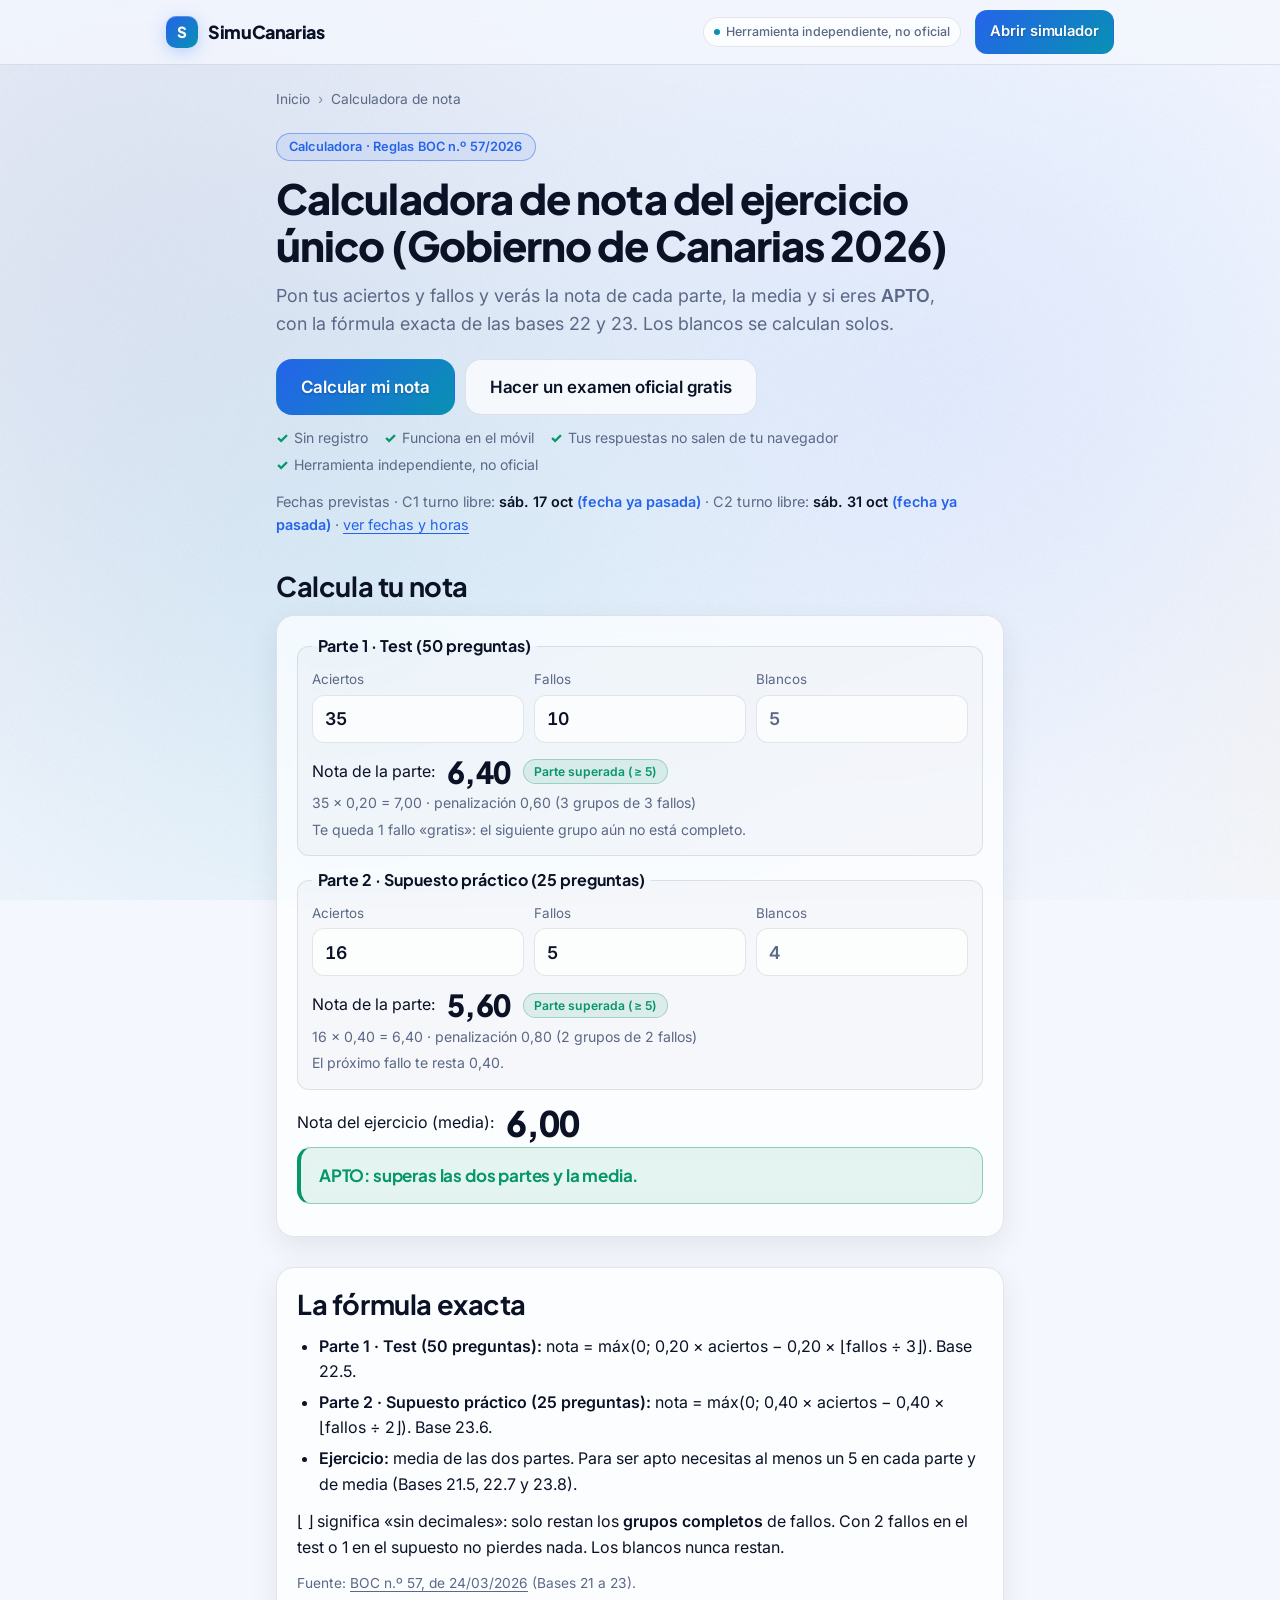
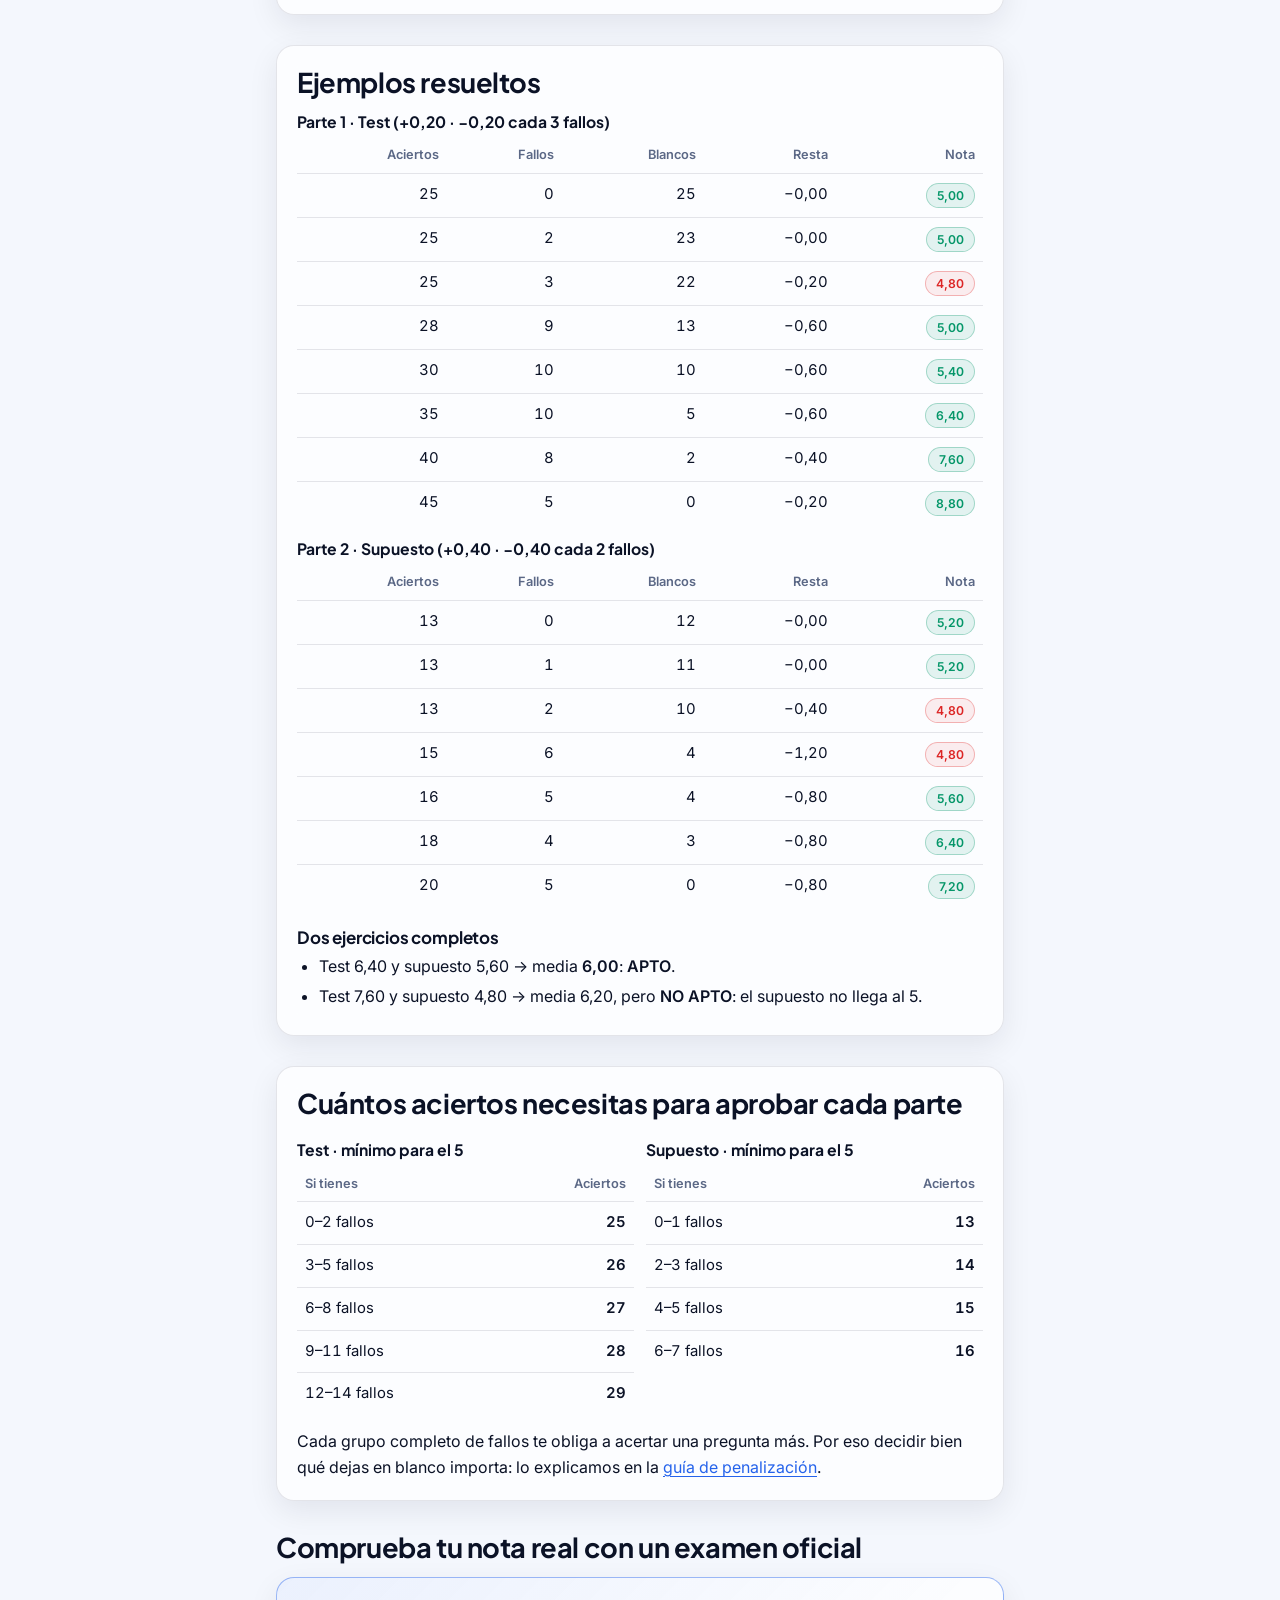
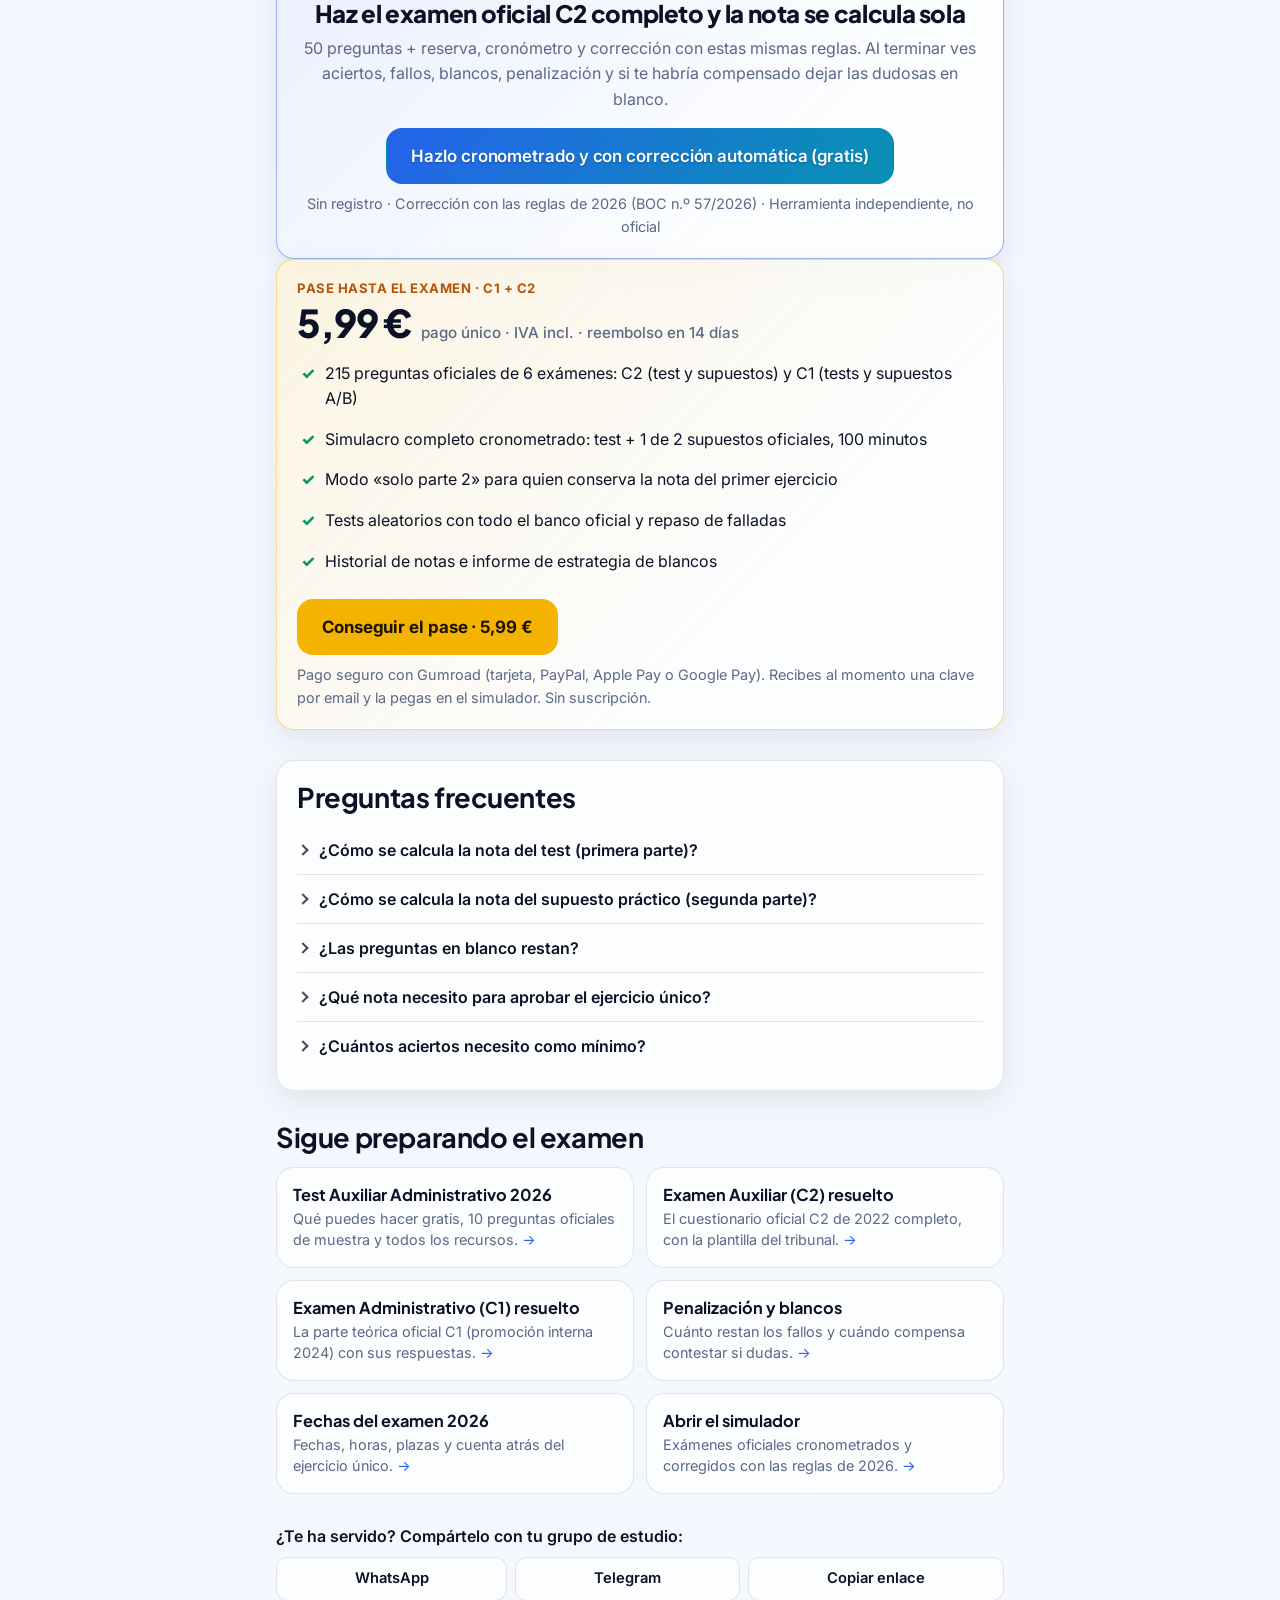
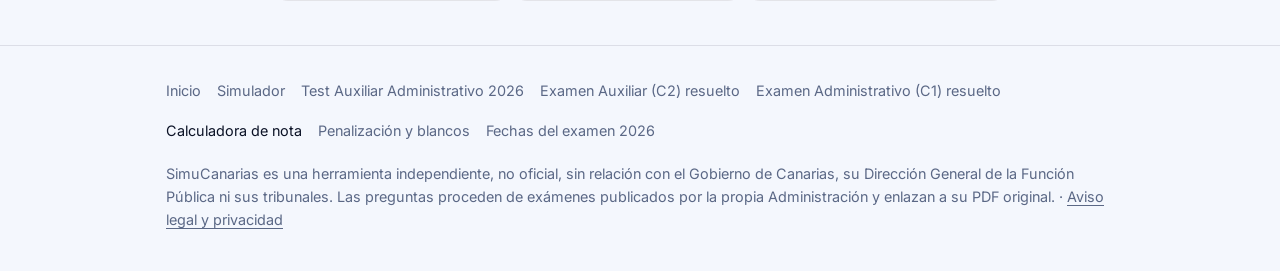
==== calculadora-nota-ejercicio-unico-canarias/index.html @ e963f94d "SEO: 6 keyword landing pages, JSON-LD, sitemap, Search Console verification, rebuilt landing" ====
<!doctype html>
<html lang="es">
<head>
<meta charset="utf-8">
<script>if(/github\.io$/.test(location.hostname)){location.replace("https://simucanarias.pages.dev"+location.pathname.replace(/^\/simucanarias/,"").replace(/index\.html$/,"")+location.search+location.hash)}</script>
<meta name="viewport" content="width=device-width, initial-scale=1">
<title>Calculadora de nota del ejercicio único Canarias 2026</title>
<meta name="description" content="Calcula tu nota del ejercicio único del Gobierno de Canarias: test de 50 (−0,20 cada 3 fallos) y supuesto de 25 (−0,40 cada 2 fallos). Gratis.">
<meta name="robots" content="index, follow, max-image-preview:large">
<link rel="canonical" href="https://simucanarias.pages.dev/calculadora-nota-ejercicio-unico-canarias/">
<meta property="og:type" content="website">
<meta property="og:site_name" content="SimuCanarias">
<meta property="og:locale" content="es_ES">
<meta property="og:title" content="Calculadora de nota del ejercicio único Canarias 2026">
<meta property="og:description" content="Calcula tu nota del ejercicio único del Gobierno de Canarias: test de 50 (−0,20 cada 3 fallos) y supuesto de 25 (−0,40 cada 2 fallos). Gratis.">
<meta property="og:url" content="https://simucanarias.pages.dev/calculadora-nota-ejercicio-unico-canarias/">
<meta property="og:image" content="https://simucanarias.pages.dev/og.png">
<meta property="og:image:width" content="1200">
<meta property="og:image:height" content="630">
<meta name="twitter:card" content="summary_large_image">
<meta name="twitter:title" content="Calculadora de nota del ejercicio único Canarias 2026">
<meta name="twitter:description" content="Calcula tu nota del ejercicio único del Gobierno de Canarias: test de 50 (−0,20 cada 3 fallos) y supuesto de 25 (−0,40 cada 2 fallos). Gratis.">
<meta name="twitter:image" content="https://simucanarias.pages.dev/og.png">
<link rel="icon" href="data:image/svg+xml,%3Csvg xmlns='http://www.w3.org/2000/svg' viewBox='0 0 32 32'%3E%3Crect width='32' height='32' rx='8' fill='%230a5cc2'/%3E%3Ctext x='16' y='22' font-size='16' text-anchor='middle' fill='white' font-family='Arial' font-weight='bold'%3ES%3C/text%3E%3C/svg%3E">
<meta name="color-scheme" content="dark light">
<meta name="theme-color" content="#060a17" media="(prefers-color-scheme: dark)">
<meta name="theme-color" content="#f4f7fd" media="(prefers-color-scheme: light)">
<link rel="preconnect" href="https://fonts.googleapis.com">
<link rel="preconnect" href="https://fonts.gstatic.com" crossorigin>
<link rel="stylesheet" href="https://fonts.googleapis.com/css2?family=Inter:wght@400;500;600&family=Plus+Jakarta+Sans:wght@600;700;800&display=swap">
<link rel="stylesheet" href="../assets/app.css">
<link rel="stylesheet" href="../assets/seo.css">
<script type="application/ld+json">
{
 "@context": "https://schema.org",
 "@graph": [
  {
   "@type": "BreadcrumbList",
   "itemListElement": [
    {
     "@type": "ListItem",
     "position": 1,
     "name": "Inicio",
     "item": "https://simucanarias.pages.dev/"
    },
    {
     "@type": "ListItem",
     "position": 2,
     "name": "Calculadora de nota",
     "item": "https://simucanarias.pages.dev/calculadora-nota-ejercicio-unico-canarias/"
    }
   ]
  },
  {
   "@type": "FAQPage",
   "mainEntity": [
    {
     "@type": "Question",
     "name": "¿Cómo se calcula la nota del test (primera parte)?",
     "acceptedAnswer": {
      "@type": "Answer",
      "text": "Cada acierto suma 0,20 puntos y por cada grupo completo de 3 fallos se restan 0,20 (Base 22.5). Nota = 0,20 × aciertos − 0,20 × (fallos ÷ 3, sin decimales), entre 0 y 10. Ejemplo: 35 aciertos y 10 fallos dan 7,00 − 0,60 = 6,40."
     }
    },
    {
     "@type": "Question",
     "name": "¿Cómo se calcula la nota del supuesto práctico (segunda parte)?",
     "acceptedAnswer": {
      "@type": "Answer",
      "text": "Cada acierto suma 0,40 puntos y por cada grupo completo de 2 fallos se restan 0,40 (Base 23.6). Ejemplo: 16 aciertos y 5 fallos dan 6,40 − 0,80 = 5,60."
     }
    },
    {
     "@type": "Question",
     "name": "¿Las preguntas en blanco restan?",
     "acceptedAnswer": {
      "@type": "Answer",
      "text": "No. Las preguntas no contestadas no computan a efectos de penalización (Bases 22.6 y 23.7)."
     }
    },
    {
     "@type": "Question",
     "name": "¿Qué nota necesito para aprobar el ejercicio único?",
     "acceptedAnswer": {
      "@type": "Answer",
      "text": "Al menos un 5 en cada parte (Bases 22.7 y 23.8) y al menos un 5 de media (Base 21.5). La nota del ejercicio es la media de las dos partes, pero si suspendes una de ellas no eres apto aunque la media llegue a 5."
     }
    },
    {
     "@type": "Question",
     "name": "¿Cuántos aciertos necesito como mínimo?",
     "acceptedAnswer": {
      "@type": "Answer",
      "text": "En el test, 25 aciertos si no pasas de 2 fallos (cada 3 fallos más, 1 acierto más). En el supuesto, 13 aciertos si no pasas de 1 fallo (cada 2 fallos más, 1 acierto más)."
     }
    }
   ]
  }
 ]
}
</script>
</head>
<body>
<canvas id="aurora" aria-hidden="true"></canvas>
<a class="skip" href="#main">Saltar al contenido</a>
<header class="site"><div class="wrap">
<a class="logo" href="../"><span class="logo-mark">S</span>SimuCanarias</a>
<nav class="top" aria-label="Principal"><span class="indep">Herramienta independiente, no oficial</span><a class="btn small" href="../simulador">Abrir simulador</a></nav>
</div></header>
<main id="main" class="wrap narrow seo">
<nav class="crumbs" aria-label="Migas de pan"><ol><li><a href="../">Inicio</a></li><li aria-current="page">Calculadora de nota</li></ol></nav>
<header class="hero">
<p class="eyebrow">Calculadora · Reglas BOC n.º 57/2026</p>
<h1>Calculadora de nota del ejercicio único (Gobierno de Canarias 2026)</h1>
<p class="lead">Pon tus aciertos y fallos y verás la nota de cada parte, la media y si eres <strong>APTO</strong>, con la fórmula exacta de las bases 22 y 23. Los blancos se calculan solos.</p>
<div class="cta-row"><a class="btn xl" href="#calculadora">Calcular mi nota</a><a class="btn ghost xl" href="../simulador#/exam/c2-2022-libre-test2">Hacer un examen oficial gratis</a></div>
<ul class="trust"><li>Sin registro</li><li>Funciona en el móvil</li><li>Tus respuestas no salen de tu navegador</li><li>Herramienta independiente, no oficial</li></ul>
<p class="when">Fechas previstas · C1 turno libre: <strong>sáb. 17 oct</strong><span class="days" data-days="2026-10-17T10:00:00+01:00" hidden></span> · C2 turno libre: <strong>sáb. 31 oct</strong><span class="days" data-days="2026-10-31T10:00:00+00:00" hidden></span> · <a href="../fecha-examen-gobierno-canarias-2026/">ver fechas y horas</a></p>
</header>
<section id="calculadora" aria-labelledby="h-calc">
<h2 id="h-calc">Calcula tu nota</h2>
<form class="card calc" onsubmit="return false" aria-label="Calculadora de nota">
<fieldset>
<legend>Parte 1 · Test (50 preguntas)</legend>
<div class="fields">
<div><label for="a1">Aciertos</label><input id="a1" type="number" inputmode="numeric" min="0" max="40" value="35"></div>
<div><label for="f1">Fallos</label><input id="f1" type="number" inputmode="numeric" min="0" max="15" value="10"></div>
<div><span class="flabel">Blancos</span><output class="box" id="b1" for="a1 f1">5</output></div>
</div>
<div class="res" aria-live="polite"><span>Nota de la parte:</span> <span class="mark" id="m1">6,40</span><span class="tag ok" id="t1">Parte superada (≥ 5)</span></div>
<p class="detail" id="x1">35 × 0,20 = 7,00 · penalización 0,60 (3 grupos de 3 fallos)</p>
<p class="detail" id="n1">Te queda 1 fallo «gratis»: el siguiente grupo aún no está completo.</p>
</fieldset>
<fieldset>
<legend>Parte 2 · Supuesto práctico (25 preguntas)</legend>
<div class="fields">
<div><label for="a2">Aciertos</label><input id="a2" type="number" inputmode="numeric" min="0" max="20" value="16"></div>
<div><label for="f2">Fallos</label><input id="f2" type="number" inputmode="numeric" min="0" max="9" value="5"></div>
<div><span class="flabel">Blancos</span><output class="box" id="b2" for="a2 f2">4</output></div>
</div>
<div class="res" aria-live="polite"><span>Nota de la parte:</span> <span class="mark" id="m2">5,60</span><span class="tag ok" id="t2">Parte superada (≥ 5)</span></div>
<p class="detail" id="x2">16 × 0,40 = 6,40 · penalización 0,80 (2 grupos de 2 fallos)</p>
<p class="detail" id="n2">El próximo fallo te resta 0,40.</p>
</fieldset>
<div class="res"><span>Nota del ejercicio (media):</span> <span class="mean" id="mm">6,00</span></div>
<p class="verdict ok" id="vv" aria-live="polite">APTO: superas las dos partes y la media.</p>
<noscript><p class="small muted">Activa JavaScript para recalcular. Sin él, usa la fórmula y las tablas de abajo.</p></noscript>
</form>
</section>

<section class="card sec" aria-labelledby="h-formula">
<h2 id="h-formula">La fórmula exacta</h2>
<ul>
<li><strong>Parte 1 · Test (50 preguntas):</strong> nota = máx(0; 0,20 × aciertos − 0,20 × ⌊fallos ÷ 3⌋). Base 22.5.</li>
<li><strong>Parte 2 · Supuesto práctico (25 preguntas):</strong> nota = máx(0; 0,40 × aciertos − 0,40 × ⌊fallos ÷ 2⌋). Base 23.6.</li>
<li><strong>Ejercicio:</strong> media de las dos partes. Para ser apto necesitas al menos un 5 en cada parte y de media (Bases 21.5, 22.7 y 23.8).</li>
</ul>
<p>⌊ ⌋ significa «sin decimales»: solo restan los <strong>grupos completos</strong> de fallos. Con 2 fallos en el test o 1 en el supuesto no pierdes nada. Los blancos nunca restan.</p>
<p class="srcline">Fuente: <a href="https://sede.gobiernodecanarias.org/boc/boc-a-2026-057-948.pdf" target="_blank" rel="noopener">BOC n.º 57, de 24/03/2026</a> (Bases 21 a 23).</p>
</section>

<section class="card sec" aria-labelledby="h-ej">
<h2 id="h-ej">Ejemplos resueltos</h2>
<div class="tw"><table class="t"><caption>Parte 1 · Test (+0,20 · −0,20 cada 3 fallos)</caption><thead><tr><th class="n" scope="col">Aciertos</th><th class="n" scope="col">Fallos</th><th class="n" scope="col">Blancos</th><th class="n" scope="col">Resta</th><th class="n" scope="col">Nota</th></tr></thead><tbody><tr><td class="n">25</td><td class="n">0</td><td class="n">25</td><td class="n">−0,00</td><td class="n"><span class="tag ok">5,00<span class="sr"> (apto)</span></span></td></tr><tr><td class="n">25</td><td class="n">2</td><td class="n">23</td><td class="n">−0,00</td><td class="n"><span class="tag ok">5,00<span class="sr"> (apto)</span></span></td></tr><tr><td class="n">25</td><td class="n">3</td><td class="n">22</td><td class="n">−0,20</td><td class="n"><span class="tag bad">4,80<span class="sr"> (no apto)</span></span></td></tr><tr><td class="n">28</td><td class="n">9</td><td class="n">13</td><td class="n">−0,60</td><td class="n"><span class="tag ok">5,00<span class="sr"> (apto)</span></span></td></tr><tr><td class="n">30</td><td class="n">10</td><td class="n">10</td><td class="n">−0,60</td><td class="n"><span class="tag ok">5,40<span class="sr"> (apto)</span></span></td></tr><tr><td class="n">35</td><td class="n">10</td><td class="n">5</td><td class="n">−0,60</td><td class="n"><span class="tag ok">6,40<span class="sr"> (apto)</span></span></td></tr><tr><td class="n">40</td><td class="n">8</td><td class="n">2</td><td class="n">−0,40</td><td class="n"><span class="tag ok">7,60<span class="sr"> (apto)</span></span></td></tr><tr><td class="n">45</td><td class="n">5</td><td class="n">0</td><td class="n">−0,20</td><td class="n"><span class="tag ok">8,80<span class="sr"> (apto)</span></span></td></tr></tbody></table></div>
<div class="tw"><table class="t"><caption>Parte 2 · Supuesto (+0,40 · −0,40 cada 2 fallos)</caption><thead><tr><th class="n" scope="col">Aciertos</th><th class="n" scope="col">Fallos</th><th class="n" scope="col">Blancos</th><th class="n" scope="col">Resta</th><th class="n" scope="col">Nota</th></tr></thead><tbody><tr><td class="n">13</td><td class="n">0</td><td class="n">12</td><td class="n">−0,00</td><td class="n"><span class="tag ok">5,20<span class="sr"> (apto)</span></span></td></tr><tr><td class="n">13</td><td class="n">1</td><td class="n">11</td><td class="n">−0,00</td><td class="n"><span class="tag ok">5,20<span class="sr"> (apto)</span></span></td></tr><tr><td class="n">13</td><td class="n">2</td><td class="n">10</td><td class="n">−0,40</td><td class="n"><span class="tag bad">4,80<span class="sr"> (no apto)</span></span></td></tr><tr><td class="n">15</td><td class="n">6</td><td class="n">4</td><td class="n">−1,20</td><td class="n"><span class="tag bad">4,80<span class="sr"> (no apto)</span></span></td></tr><tr><td class="n">16</td><td class="n">5</td><td class="n">4</td><td class="n">−0,80</td><td class="n"><span class="tag ok">5,60<span class="sr"> (apto)</span></span></td></tr><tr><td class="n">18</td><td class="n">4</td><td class="n">3</td><td class="n">−0,80</td><td class="n"><span class="tag ok">6,40<span class="sr"> (apto)</span></span></td></tr><tr><td class="n">20</td><td class="n">5</td><td class="n">0</td><td class="n">−0,80</td><td class="n"><span class="tag ok">7,20<span class="sr"> (apto)</span></span></td></tr></tbody></table></div>
<h3>Dos ejercicios completos</h3>
<ul>
<li>Test 6,40 y supuesto 5,60 → media <strong>6,00</strong>: <strong>APTO</strong>.</li>
<li>Test 7,60 y supuesto 4,80 → media 6,20, pero <strong>NO APTO</strong>: el supuesto no llega al 5.</li>
</ul>
</section>

<section class="card sec" aria-labelledby="h-min">
<h2 id="h-min">Cuántos aciertos necesitas para aprobar cada parte</h2>
<div class="links">
<div class="tw"><table class="t"><caption>Test · mínimo para el 5</caption><thead><tr><th scope="col">Si tienes</th><th class="n" scope="col">Aciertos</th></tr></thead><tbody><tr><td>0–2 fallos</td><td class="n"><strong>25</strong></td></tr><tr><td>3–5 fallos</td><td class="n"><strong>26</strong></td></tr><tr><td>6–8 fallos</td><td class="n"><strong>27</strong></td></tr><tr><td>9–11 fallos</td><td class="n"><strong>28</strong></td></tr><tr><td>12–14 fallos</td><td class="n"><strong>29</strong></td></tr></tbody></table></div>
<div class="tw"><table class="t"><caption>Supuesto · mínimo para el 5</caption><thead><tr><th scope="col">Si tienes</th><th class="n" scope="col">Aciertos</th></tr></thead><tbody><tr><td>0–1 fallos</td><td class="n"><strong>13</strong></td></tr><tr><td>2–3 fallos</td><td class="n"><strong>14</strong></td></tr><tr><td>4–5 fallos</td><td class="n"><strong>15</strong></td></tr><tr><td>6–7 fallos</td><td class="n"><strong>16</strong></td></tr></tbody></table></div>
</div>
<p>Cada grupo completo de fallos te obliga a acertar una pregunta más. Por eso decidir bien qué dejas en blanco importa: lo explicamos en la <a href="../penalizacion-ejercicio-unico-canarias/">guía de penalización</a>.</p>
</section>

<section aria-labelledby="h-prueba">
<h2 id="h-prueba">Comprueba tu nota real con un examen oficial</h2>
<div class="card cta-band">
<p class="cta-title">Haz el examen oficial C2 completo y la nota se calcula sola</p>
<p class="muted">50 preguntas + reserva, cronómetro y corrección con estas mismas reglas. Al terminar ves aciertos, fallos, blancos, penalización y si te habría compensado dejar las dudosas en blanco.</p>
<div class="cta-row"><a class="btn xl" href="../simulador#/exam/c2-2022-libre-test2">Hazlo cronometrado y con corrección automática (gratis)</a></div>
<p class="small muted">Sin registro · Corrección con las reglas de 2026 (BOC n.º 57/2026) · Herramienta independiente, no oficial</p>
</div>
<div class="card pass">
<p class="kicker">Pase hasta el examen · C1 + C2</p>
<p class="price">5,99 € <small>pago único · IVA incl. · reembolso en 14 días</small></p>
<ul class="check">
<li>215 preguntas oficiales de 6 exámenes: C2 (test y supuestos) y C1 (tests y supuestos A/B)</li>
<li>Simulacro completo cronometrado: test + 1 de 2 supuestos oficiales, 100 minutos</li>
<li>Modo «solo parte 2» para quien conserva la nota del primer ejercicio</li>
<li>Tests aleatorios con todo el banco oficial y repaso de falladas</li>
<li>Historial de notas e informe de estrategia de blancos</li>
</ul>
<div class="cta-row"><a class="btn sun xl" href="https://carrion840.gumroad.com/l/simucanarias?wanted=true" target="_blank" rel="noopener">Conseguir el pase · 5,99 €</a></div>
<p class="small muted">Pago seguro con Gumroad (tarjeta, PayPal, Apple Pay o Google Pay). Recibes al momento una clave por email y la pegas en el simulador. Sin suscripción.</p>
</div>
</section>

<section class="card sec" aria-labelledby="h-faq">
<h2 id="h-faq">Preguntas frecuentes</h2>
<details class="faq"><summary>¿Cómo se calcula la nota del test (primera parte)?</summary><div><p>Cada acierto suma 0,20 puntos y por cada grupo completo de 3 fallos se restan 0,20 (Base 22.5). Nota = 0,20 × aciertos − 0,20 × (fallos ÷ 3, sin decimales), entre 0 y 10. Ejemplo: 35 aciertos y 10 fallos dan 7,00 − 0,60 = 6,40.</p></div></details>
<details class="faq"><summary>¿Cómo se calcula la nota del supuesto práctico (segunda parte)?</summary><div><p>Cada acierto suma 0,40 puntos y por cada grupo completo de 2 fallos se restan 0,40 (Base 23.6). Ejemplo: 16 aciertos y 5 fallos dan 6,40 − 0,80 = 5,60.</p></div></details>
<details class="faq"><summary>¿Las preguntas en blanco restan?</summary><div><p>No. Las preguntas no contestadas no computan a efectos de penalización (Bases 22.6 y 23.7).</p></div></details>
<details class="faq"><summary>¿Qué nota necesito para aprobar el ejercicio único?</summary><div><p>Al menos un 5 en cada parte (Bases 22.7 y 23.8) y al menos un 5 de media (Base 21.5). La nota del ejercicio es la media de las dos partes, pero si suspendes una de ellas no eres apto aunque la media llegue a 5.</p></div></details>
<details class="faq"><summary>¿Cuántos aciertos necesito como mínimo?</summary><div><p>En el test, 25 aciertos si no pasas de 2 fallos (cada 3 fallos más, 1 acierto más). En el supuesto, 13 aciertos si no pasas de 1 fallo (cada 2 fallos más, 1 acierto más).</p></div></details>
</section>

<section aria-labelledby="h-sigue">
<h2 id="h-sigue">Sigue preparando el examen</h2>
<div class="links"><a class="lcard" href="../test-auxiliar-administrativo-canarias/"><strong>Test Auxiliar Administrativo 2026</strong><span>Qué puedes hacer gratis, 10 preguntas oficiales de muestra y todos los recursos.</span></a>
<a class="lcard" href="../examen-auxiliar-administrativo-canarias-resuelto/"><strong>Examen Auxiliar (C2) resuelto</strong><span>El cuestionario oficial C2 de 2022 completo, con la plantilla del tribunal.</span></a>
<a class="lcard" href="../examen-administrativo-c1-canarias-resuelto/"><strong>Examen Administrativo (C1) resuelto</strong><span>La parte teórica oficial C1 (promoción interna 2024) con sus respuestas.</span></a>
<a class="lcard" href="../penalizacion-ejercicio-unico-canarias/"><strong>Penalización y blancos</strong><span>Cuánto restan los fallos y cuándo compensa contestar si dudas.</span></a>
<a class="lcard" href="../fecha-examen-gobierno-canarias-2026/"><strong>Fechas del examen 2026</strong><span>Fechas, horas, plazas y cuenta atrás del ejercicio único.</span></a>
<a class="lcard" href="../simulador"><strong>Abrir el simulador</strong><span>Exámenes oficiales cronometrados y corregidos con las reglas de 2026.</span></a></div>
</section>
<div class="share">
<span>¿Te ha servido? Compártelo con tu grupo de estudio:</span>
<a class="btn ghost small" href="https://wa.me/?text=Calculadora%20de%20nota%20del%20ejercicio%20%C3%BAnico%20del%20Gobierno%20de%20Canarias%20%28test%20%2B%20supuesto%29%3A%20https%3A//simucanarias.pages.dev/calculadora-nota-ejercicio-unico-canarias/" target="_blank" rel="noopener">WhatsApp</a>
<a class="btn ghost small" href="https://t.me/share/url?url=https%3A%2F%2Fsimucanarias.pages.dev%2Fcalculadora-nota-ejercicio-unico-canarias%2F&amp;text=Calculadora%20de%20nota%20del%20ejercicio%20%C3%BAnico%20del%20Gobierno%20de%20Canarias%20%28test%20%2B%20supuesto%29%3A" target="_blank" rel="noopener">Telegram</a>
<button class="btn ghost small" type="button" data-copy="https://simucanarias.pages.dev/calculadora-nota-ejercicio-unico-canarias/" hidden>Copiar enlace</button>
</div>

</main>
<footer class="site"><div class="wrap">
<nav aria-label="Guías y exámenes resueltos"><ul class="foot-links"><li><a href="../">Inicio</a></li><li><a href="../simulador">Simulador</a></li><li><a href="../test-auxiliar-administrativo-canarias/">Test Auxiliar Administrativo 2026</a></li><li><a href="../examen-auxiliar-administrativo-canarias-resuelto/">Examen Auxiliar (C2) resuelto</a></li><li><a href="../examen-administrativo-c1-canarias-resuelto/">Examen Administrativo (C1) resuelto</a></li><li><a href="../calculadora-nota-ejercicio-unico-canarias/" aria-current="page">Calculadora de nota</a></li><li><a href="../penalizacion-ejercicio-unico-canarias/">Penalización y blancos</a></li><li><a href="../fecha-examen-gobierno-canarias-2026/">Fechas del examen 2026</a></li></ul></nav>
<p>SimuCanarias es una herramienta independiente, no oficial, sin relación con el Gobierno de Canarias, su Dirección General de la Función Pública ni sus tribunales. Las preguntas proceden de exámenes publicados por la propia Administración y enlazan a su PDF original. · <a href="../aviso-legal">Aviso legal y privacidad</a></p>
</div></footer>
<script src="../assets/bg.js" defer></script>
<script>
(function () {
  var now = Date.now();
  document.querySelectorAll('[data-days]').forEach(function (el) {
    var t = Date.parse(el.getAttribute('data-days'));
    if (isNaN(t)) return;
    var ms = t - now, d = Math.ceil(ms / 864e5);
    el.textContent = ms <= 0 ? ' (fecha ya pasada)' : ms < 864e5 ? ' (es hoy o mañana)' : ' (faltan ' + d + ' días)';
    el.hidden = false;
  });
  if (navigator.clipboard) document.querySelectorAll('[data-copy]').forEach(function (b) {
    b.hidden = false;
    b.addEventListener('click', function () {
      navigator.clipboard.writeText(b.getAttribute('data-copy')).then(function () {
        b.textContent = '¡Enlace copiado!';
        setTimeout(function () { b.textContent = 'Copiar enlace'; }, 1600);
      });
    });
  });
  var hide = document.getElementById('hide-ans');
  if (hide) {
    hide.closest('label').hidden = false;
    hide.addEventListener('change', function () { document.body.classList.toggle('hide-ans', hide.checked); });
  }
})();
</script>
<script>
(function () {
  function $(id) { return document.getElementById(id); }
  function fmt(c) { return (c / 100).toFixed(2).replace('.', ','); }
  var PARTS = [
    { k: '1', n: 50, g: 3, v: 20 },  // Parte 1: +0,20 · −0,20 por cada 3 fallos (Base 22.5)
    { k: '2', n: 25, g: 2, v: 40 }   // Parte 2: +0,40 · −0,40 por cada 2 fallos (Base 23.6)
  ];
  function num(el, max) {
    var raw = el.value.trim(), v = parseInt(raw, 10);
    if (isNaN(v)) v = 0;
    v = Math.max(0, Math.min(max, v));
    if (raw !== '' && String(v) !== raw) el.value = v;
    return v;
  }
  function part(p) {
    var aEl = $('a' + p.k), fEl = $('f' + p.k);
    var a = num(aEl, p.n);
    var f = num(fEl, p.n - a);
    aEl.max = p.n - f; fEl.max = p.n - a;
    var groups = Math.floor(f / p.g);
    // mark = max(0, value*a − value*floor(f/g)), in hundredths to avoid float noise
    var c = Math.max(0, (a - groups) * p.v);
    $('b' + p.k).textContent = p.n - a - f;
    $('m' + p.k).textContent = fmt(c);
    $('x' + p.k).textContent = a + ' × ' + fmt(p.v) + ' = ' + fmt(a * p.v) + ' · penalización ' + fmt(groups * p.v) +
      ' (' + groups + (groups === 1 ? ' grupo' : ' grupos') + ' de ' + p.g + ' fallos)';
    var free = p.g - 1 - (f % p.g);
    $('n' + p.k).textContent = a + f >= p.n ? 'Has contestado todas las preguntas.' :
      free === 0 ? 'El próximo fallo te resta ' + fmt(p.v) + '.' :
      'Te ' + (free === 1 ? 'queda 1 fallo' : 'quedan ' + free + ' fallos') + ' «gratis»: el siguiente grupo aún no está completo.';
    var t = $('t' + p.k), ok = c >= 500;
    t.className = 'tag ' + (ok ? 'ok' : 'bad');
    t.textContent = ok ? 'Parte superada (≥ 5)' : 'Parte no superada (< 5)';
    return c;
  }
  function run() {
    var c1 = part(PARTS[0]), c2 = part(PARTS[1]);
    var mean = Math.round((c1 + c2) / 2);
    $('mm').textContent = fmt(mean);
    var ok = c1 >= 500 && c2 >= 500 && mean >= 500, v = $('vv');
    v.className = 'verdict ' + (ok ? 'ok' : 'bad');
    v.textContent = ok ? 'APTO: superas las dos partes y la media.' :
      (c1 < 500 && c2 < 500) ? 'NO APTO: no llegas al 5 en ninguna de las dos partes.' :
      c1 < 500 ? 'NO APTO: necesitas al menos un 5 en la parte 1 (test).' :
      'NO APTO: necesitas al menos un 5 en la parte 2 (supuesto).';
  }
  ['a1', 'f1', 'a2', 'f2'].forEach(function (id) { $(id).addEventListener('input', run); });
  run();
})();
</script></body>
</html>
---- assets/app.css ----
/* SimuCanarias · app.css — simulator + legal pages
   Design system: dark-first glass UI, Plus Jakarta Sans (headings) + Inter (body).
   Every class rendered by assets/sim.js is styled here; sim.js behaviour is untouched. */

/* ---------- Tokens ---------- */
:root {
  color-scheme: dark;
  --bg: #060a17; --bg-2: #0b1226; --fg: #eaf0ff; --muted: #9aa7c7;
  --glass: rgba(255,255,255,0.055); --glass-2: rgba(255,255,255,0.09); --line: rgba(255,255,255,0.10);
  --brand: #4f8cff; --brand-2: #22d3ee; --sun: #ffc61a;
  --ok: #34d399; --bad: #f87171; --warn: #fbbf24;
  --radius: 18px; --radius-sm: 12px; --shadow: 0 10px 40px rgba(0,0,0,.35);

  /* derived */
  /* fill behind white text: the system's deeper brand pair in both themes (white on it ~4.5:1 vs ~2.4:1 on #4f8cff→#22d3ee) */
  --grad: linear-gradient(135deg, #2563eb, #0891b2);
  --surface: rgba(11,18,38,.94);
  --bar-bg: rgba(6,10,23,.66);
  --inset: rgba(255,255,255,.035);
  --brand-soft: rgba(79,140,255,.14);
  --brand-line: rgba(79,140,255,.50);
  --sel-a: rgba(79,140,255,.24); --sel-b: rgba(34,211,238,.10);
  --ok-soft: rgba(52,211,153,.13); --bad-soft: rgba(248,113,113,.13);
  --warn-soft: rgba(251,191,36,.13); --sun-soft: rgba(255,198,26,.09);
  --ring: rgba(79,140,255,.45);
  --glow: 0 8px 28px rgba(79,140,255,.38);
  --sun-glow: 0 8px 28px rgba(255,198,26,.30);
  --bad-glow: rgba(248,113,113,.45);
  --font-head: "Plus Jakarta Sans", system-ui, -apple-system, "Segoe UI", Roboto, Arial, sans-serif;
  --font-body: "Inter", system-ui, -apple-system, "Segoe UI", Roboto, "Helvetica Neue", Arial, sans-serif;
  --ease: cubic-bezier(.2,.7,.2,1);
}
@media (prefers-color-scheme: light) {
  :root:not([data-theme="dark"]) {
    color-scheme: light;
    --bg: #f4f7fd; --bg-2: #ffffff; --fg: #0b1226; --muted: #5b6886;
    --glass: rgba(255,255,255,0.72); --glass-2: #ffffff; --line: rgba(11,18,38,0.10);
    --brand: #2563eb; --brand-2: #0891b2; --sun: #f5b301;
    --ok: #059669; --bad: #dc2626; --warn: #b45309;
    --shadow: 0 10px 30px rgba(11,18,38,.08);
    --surface: rgba(255,255,255,.97);
    --bar-bg: rgba(244,247,253,.80);
    --inset: rgba(11,18,38,.025);
    --brand-soft: rgba(37,99,235,.08);
    --brand-line: rgba(37,99,235,.45);
    --sel-a: rgba(37,99,235,.13); --sel-b: rgba(8,145,178,.06);
    --ok-soft: rgba(5,150,105,.10); --bad-soft: rgba(220,38,38,.08);
    --warn-soft: rgba(180,83,9,.10); --sun-soft: rgba(245,179,1,.12);
    --glow: 0 8px 24px rgba(37,99,235,.26);
    --sun-glow: 0 8px 24px rgba(245,179,1,.30);
    --bad-glow: rgba(220,38,38,.35);
  }
}
:root[data-theme="light"] {
  color-scheme: light;
  --bg: #f4f7fd; --bg-2: #ffffff; --fg: #0b1226; --muted: #5b6886;
  --glass: rgba(255,255,255,0.72); --glass-2: #ffffff; --line: rgba(11,18,38,0.10);
  --brand: #2563eb; --brand-2: #0891b2; --sun: #f5b301;
  --ok: #059669; --bad: #dc2626; --warn: #b45309;
  --shadow: 0 10px 30px rgba(11,18,38,.08);
  --surface: rgba(255,255,255,.97);
  --bar-bg: rgba(244,247,253,.80);
  --inset: rgba(11,18,38,.025);
  --brand-soft: rgba(37,99,235,.08);
  --brand-line: rgba(37,99,235,.45);
  --sel-a: rgba(37,99,235,.13); --sel-b: rgba(8,145,178,.06);
  --ok-soft: rgba(5,150,105,.10); --bad-soft: rgba(220,38,38,.08);
  --warn-soft: rgba(180,83,9,.10); --sun-soft: rgba(245,179,1,.12);
  --glow: 0 8px 24px rgba(37,99,235,.26);
  --sun-glow: 0 8px 24px rgba(245,179,1,.30);
  --bad-glow: rgba(220,38,38,.35);
}

/* ---------- Base ---------- */
*, *::before, *::after { box-sizing: border-box; }
/* page colour lives on <html> so the fixed aurora canvas (z-index:-1) shows through <body> */
html { -webkit-text-size-adjust: 100%; text-size-adjust: 100%; background: var(--bg); }
body {
  margin: 0; min-height: 100vh; background: transparent; color: var(--fg);
  font: 400 16px/1.6 var(--font-body);
  -webkit-font-smoothing: antialiased; -moz-osx-font-smoothing: grayscale;
  overflow-wrap: break-word;
}
::selection { background: rgba(79,140,255,.35); }
a { color: var(--brand); text-underline-offset: 3px; text-decoration-thickness: 1px; transition: color .15s ease; }
a:hover { text-decoration-thickness: 2px; }
img { max-width: 100%; }
:focus { outline: none; }
:focus-visible { outline: 3px solid var(--ring); outline-offset: 2px; border-radius: 8px; }
button { font: inherit; }

/* WebGL aurora canvas (bg.js) — CSS gradient shows if WebGL is unavailable */
#aurora {
  position: fixed; inset: 0; width: 100%; height: 100vh; height: 100lvh;
  z-index: -1; pointer-events: none; display: block;
  background:
    radial-gradient(60vmax 50vmax at 15% 10%, rgba(37,99,235,.22), transparent 60%),
    radial-gradient(50vmax 45vmax at 85% 20%, rgba(6,182,212,.14), transparent 60%),
    radial-gradient(55vmax 50vmax at 60% 95%, rgba(30,58,138,.30), transparent 60%),
    var(--bg);
}
@media (prefers-color-scheme: light) {
  :root:not([data-theme="dark"]) #aurora {
    background:
      radial-gradient(60vmax 50vmax at 15% 10%, rgba(37,99,235,.10), transparent 60%),
      radial-gradient(50vmax 45vmax at 85% 20%, rgba(6,182,212,.10), transparent 60%),
      radial-gradient(55vmax 50vmax at 60% 95%, rgba(245,158,11,.07), transparent 60%),
      var(--bg);
  }
}
:root[data-theme="light"] #aurora {
  background:
    radial-gradient(60vmax 50vmax at 15% 10%, rgba(37,99,235,.10), transparent 60%),
    radial-gradient(50vmax 45vmax at 85% 20%, rgba(6,182,212,.10), transparent 60%),
    radial-gradient(55vmax 50vmax at 60% 95%, rgba(245,158,11,.07), transparent 60%),
    var(--bg);
}

/* Calming scrim above the aurora (app pages favour legibility over spectacle).
   ::after of <body> comes after the canvas in tree order, so at z-index:-1 it paints above it. */
body::after {
  content: ""; position: fixed; inset: 0; z-index: -1; pointer-events: none;
  background: radial-gradient(120% 90% at 50% 40%, rgba(6,10,23,.30), rgba(6,10,23,.46));
}
@media (prefers-color-scheme: light) { :root:not([data-theme="dark"]) body::after { background: rgba(244,247,253,.28); } }
:root[data-theme="light"] body::after { background: rgba(244,247,253,.28); }

h1, h2, h3 { font-family: var(--font-head); color: var(--fg); }
h1 { font-size: clamp(1.7rem, 5.2vw, 2.6rem); font-weight: 800; line-height: 1.14; letter-spacing: -.022em; margin: 14px 0 12px; }
h2 { font-size: clamp(1.3rem, 3.4vw, 1.7rem); font-weight: 700; line-height: 1.22; letter-spacing: -.015em; margin: 0 0 12px; }
h3 { font-size: 1.06rem; font-weight: 700; letter-spacing: -.01em; line-height: 1.3; margin: 0 0 6px; }
p { margin: 0 0 12px; }
strong, b { font-weight: 600; }

.wrap { max-width: 980px; margin: 0 auto; padding: 0 16px; }
.narrow { max-width: 760px; }
.muted { color: var(--muted); }
.small { font-size: .9rem; }
.hide { display: none !important; }
.spacer { flex: 1; }
#app { min-height: 62vh; }

/* Back links ("← Volver") rendered at the top of views */
#app > .wrap > a:first-child:not(.btn) {
  display: inline-flex; align-items: center; gap: 6px; min-height: 44px;
  color: var(--muted); text-decoration: none; font-weight: 500;
}
#app > .wrap > a:first-child:not(.btn):hover { color: var(--fg); }

/* ---------- Header / footer ---------- */
header.site {
  position: relative; z-index: 10;
  background: var(--bar-bg); border-bottom: 1px solid var(--line);
  -webkit-backdrop-filter: blur(14px) saturate(140%); backdrop-filter: blur(14px) saturate(140%);
}
header.site .wrap { display: flex; align-items: center; justify-content: space-between; gap: 12px; min-height: 64px; }
.logo {
  display: inline-flex; align-items: center; gap: 10px; min-height: 44px;
  font-family: var(--font-head); font-weight: 800; font-size: 1.12rem; letter-spacing: -.02em;
  color: var(--fg); text-decoration: none; white-space: nowrap;
}
.logo-mark {
  width: 32px; height: 32px; border-radius: 10px; background: var(--grad);
  display: grid; place-items: center; color: #fff; font-size: .95rem; font-weight: 800;
  box-shadow: 0 4px 16px rgba(79,140,255,.35), inset 0 1px 0 rgba(255,255,255,.25);
}
nav.top { display: flex; gap: 14px; align-items: center; font-size: .94rem; min-width: 0; }
nav.top a:not(.btn) { color: var(--muted); text-decoration: none; font-weight: 500; }
nav.top a:not(.btn):hover { color: var(--fg); }
nav.top a.btn { color: #fff; }
.indep {
  display: none; align-items: center; gap: 6px; white-space: nowrap;
  font-size: .78rem; font-weight: 500; color: var(--muted);
  padding: 4px 10px; border: 1px solid var(--line); border-radius: 999px; background: var(--glass);
}
.indep::before { content: ""; width: 6px; height: 6px; border-radius: 50%; background: var(--brand-2); }
@media (min-width: 760px) { .indep { display: inline-flex; } }

footer.site {
  border-top: 1px solid var(--line); padding: 26px 0 40px; margin-top: 30px;
  color: var(--muted); font-size: .9rem;
}
footer.site p { margin: 0; }
footer.site a { color: var(--muted); }
footer.site a:hover { color: var(--fg); }

/* ---------- Buttons ---------- */
.btn {
  display: inline-flex; align-items: center; justify-content: center; gap: 8px;
  min-height: 46px; padding: 12px 20px; border-radius: 14px; border: 1px solid transparent;
  background: var(--grad); color: #fff; text-shadow: 0 1px 2px rgba(0,16,48,.30);
  font: 600 1rem/1.2 var(--font-body); letter-spacing: -.005em; text-decoration: none; text-align: center;
  cursor: pointer; -webkit-tap-highlight-color: transparent; user-select: none;
  transition: transform .15s ease, box-shadow .15s ease, background-color .15s ease, border-color .15s ease, filter .15s ease, color .15s ease;
}
.btn:hover { box-shadow: var(--glow); transform: translateY(-1px); text-decoration: none; }
.btn:active { transform: translateY(0) scale(.985); box-shadow: none; }
.btn:focus-visible { outline: none; box-shadow: 0 0 0 3px rgba(79,140,255,.45); border-radius: 14px; }
.btn.ghost {
  background: var(--glass); color: var(--fg); border-color: var(--line); text-shadow: none;
  -webkit-backdrop-filter: blur(10px); backdrop-filter: blur(10px);
}
.btn.ghost:hover { background: var(--glass-2); border-color: var(--brand-line); box-shadow: none; }
.btn.sun { background: var(--sun); color: #1b1400; text-shadow: none; font-weight: 700; }
.btn.sun:hover { box-shadow: var(--sun-glow); filter: brightness(1.04); }
.btn.small { min-height: 44px; padding: 8px 14px; font-size: .92rem; border-radius: 12px; }
.btn[disabled] { opacity: .55; cursor: not-allowed; transform: none; box-shadow: none; }

/* ---------- Cards & layout blocks ---------- */
.card {
  background: var(--glass); border: 1px solid var(--line); border-radius: var(--radius);
  padding: 20px; box-shadow: var(--shadow);
  -webkit-backdrop-filter: blur(14px) saturate(140%); backdrop-filter: blur(14px) saturate(140%);
}
.card > :last-child { margin-bottom: 0; }
.card h3 { display: flex; flex-wrap: wrap; align-items: center; gap: 8px; }
.card ul li { margin: 5px 0; }
/* promo / upsell cards (sim.js sets an inline sun border) */
.card[style*="--sun"] {
  background: linear-gradient(135deg, var(--sun-soft), transparent 70%), var(--glass);
  box-shadow: var(--shadow), inset 0 1px 0 rgba(255,198,26,.18);
}
/* chosen supuesto (inline brand border) */
.card[style*="--brand"] { background: linear-gradient(135deg, var(--brand-soft), transparent 75%), var(--glass); }

.grid2 { display: grid; grid-template-columns: repeat(auto-fit, minmax(min(100%, 280px), 1fr)); gap: 14px; }
.grid3 { display: grid; grid-template-columns: repeat(auto-fit, minmax(min(100%, 220px), 1fr)); gap: 14px; }
.cta-row { display: flex; flex-wrap: wrap; gap: 10px; margin: 20px 0 8px; }
.card .cta-row .btn { flex: 0 1 auto; }

.list-item {
  display: flex; align-items: center; justify-content: space-between; gap: 14px;
  padding: 14px 0; border-bottom: 1px solid var(--line);
}
.list-item > div { min-width: 0; }
.list-item > .btn { flex-shrink: 0; }
.list-item:first-child { padding-top: 2px; }
.list-item:last-child { border-bottom: 0; padding-bottom: 2px; }

/* ---------- Tags, notices, verdicts ---------- */
.tag {
  display: inline-flex; align-items: center; gap: 4px; vertical-align: middle;
  font: 600 .76rem/1.4 var(--font-body); letter-spacing: .01em; white-space: nowrap;
  padding: 3px 10px; border-radius: 999px;
  background: var(--brand-soft); color: var(--brand); border: 1px solid transparent;
}
.tag.ok { background: var(--ok-soft); color: var(--ok); border-color: color-mix(in srgb, var(--ok) 30%, transparent); }
.tag.bad { background: var(--bad-soft); color: var(--bad); border-color: color-mix(in srgb, var(--bad) 30%, transparent); }
.tag.warn { background: var(--warn-soft); color: var(--warn); border-color: color-mix(in srgb, var(--warn) 30%, transparent); }

.notice {
  background: var(--warn-soft); color: var(--warn);
  border: 1px solid color-mix(in srgb, var(--warn) 28%, transparent);
  border-radius: var(--radius-sm); padding: 10px 14px; font-size: .92rem;
}
.notice a { color: inherit; font-weight: 600; }
.notice strong { color: inherit; }

.verdict {
  margin-top: 14px; padding: 16px 18px; border-radius: 14px;
  font: 700 1.06rem/1.4 var(--font-head); letter-spacing: -.01em;
  border: 1px solid; border-left-width: 4px;
  -webkit-backdrop-filter: blur(14px); backdrop-filter: blur(14px);
}
.verdict.ok { background: var(--ok-soft); color: var(--ok); border-color: color-mix(in srgb, var(--ok) 40%, transparent); border-left-color: var(--ok); }
.verdict.bad { background: var(--bad-soft); color: var(--bad); border-color: color-mix(in srgb, var(--bad) 40%, transparent); border-left-color: var(--bad); }

.big {
  display: flex; flex-wrap: wrap; align-items: center; gap: 10px;
  font: 800 2.1rem/1.15 var(--font-head); letter-spacing: -.03em; font-variant-numeric: tabular-nums;
  margin: 4px 0 6px;
}
.price { display: flex; flex-wrap: wrap; align-items: baseline; column-gap: 10px; row-gap: 2px; font: 800 2.4rem/1.15 var(--font-head); letter-spacing: -.03em; margin: 8px 0 16px; }
.price small { font: 500 .95rem/1.4 var(--font-body); letter-spacing: 0; color: var(--muted); }

.kpis { display: grid; grid-template-columns: repeat(auto-fit, minmax(min(100%, 112px), 1fr)); gap: 10px; margin: 14px 0; }
.kpi { background: var(--inset); border: 1px solid var(--line); border-radius: var(--radius-sm); padding: 10px 12px; min-width: 0; }
.kpi b { display: block; font: 800 1.4rem/1.25 var(--font-head); letter-spacing: -.02em; font-variant-numeric: tabular-nums; }
.kpi span { color: var(--muted); font-size: .84rem; }

.src { font-size: .8rem; color: var(--muted); margin: 10px 0 0; }
.src a { color: var(--muted); }
.src a:hover { color: var(--fg); }

/* ---------- Exam bar (sticky, single line) ---------- */
.bar {
  position: sticky; top: 0; z-index: 20;
  background: var(--bar-bg); border-bottom: 1px solid var(--line);
  -webkit-backdrop-filter: blur(14px) saturate(140%); backdrop-filter: blur(14px) saturate(140%);
  box-shadow: 0 6px 24px rgba(0,0,0,.18);
}
.bar .wrap { display: flex; flex-wrap: nowrap; align-items: center; gap: 10px; min-height: 62px; padding-top: 8px; padding-bottom: 8px; }
.bar #exit {
  flex: none; display: grid; place-items: center; width: 44px; height: 44px; margin-left: -6px;
  border-radius: 12px; color: var(--muted); text-decoration: none; font-size: 1.05rem;
  transition: background-color .15s ease, color .15s ease;
}
.bar #exit:hover { background: var(--glass-2); color: var(--fg); }
.bar-title {
  flex: 1; min-width: 0; overflow: hidden; text-overflow: ellipsis; white-space: nowrap;
  font-family: var(--font-head); font-weight: 700; letter-spacing: -.01em;
}
.bar #progress { flex: none; white-space: nowrap; font-variant-numeric: tabular-nums; font-weight: 500; }
.bar .btn.small { flex: none; }
.timer {
  flex: none; display: inline-flex; align-items: center; gap: 7px; white-space: nowrap;
  font: 700 1.05rem/1 var(--font-head); font-variant-numeric: tabular-nums; letter-spacing: -.01em;
  padding: 8px 12px; border-radius: 999px;
  background: var(--brand-soft); color: var(--fg); border: 1px solid var(--brand-line);
  transition: background-color .3s ease, color .3s ease, border-color .3s ease;
}
.timer::before { content: ""; width: 7px; height: 7px; border-radius: 50%; background: var(--brand-2); box-shadow: 0 0 8px var(--brand-2); }
.timer.low { background: var(--bad-soft); color: var(--bad); border-color: var(--bad); }
.timer.low::before { background: var(--bad); box-shadow: 0 0 8px var(--bad); }

/* ---------- Tabs ---------- */
.tabs { display: flex; flex-wrap: wrap; gap: 8px; margin: 4px 0 14px; }
.tab {
  display: inline-flex; align-items: center; justify-content: center; min-height: 44px;
  padding: 8px 16px; border-radius: 12px; border: 1px solid var(--line);
  background: var(--glass); color: var(--fg); cursor: pointer;
  font: 600 .92rem/1.2 var(--font-body); text-decoration: none;
  -webkit-backdrop-filter: blur(10px); backdrop-filter: blur(10px);
  transition: background-color .15s ease, border-color .15s ease, color .15s ease, box-shadow .15s ease;
}
.tab:hover { border-color: var(--brand-line); background: var(--glass-2); }
.tab.on { background: var(--grad); color: #fff; border-color: transparent; box-shadow: var(--glow); text-shadow: 0 1px 2px rgba(0,16,48,.3); }

/* ---------- Question cards ---------- */
.q {
  background: var(--glass); border: 1px solid var(--line); border-radius: var(--radius);
  padding: 18px; margin: 14px 0; scroll-margin-top: 84px; box-shadow: var(--shadow);
  -webkit-backdrop-filter: blur(14px) saturate(140%); backdrop-filter: blur(14px) saturate(140%);
}
.q .qhead { display: flex; justify-content: space-between; gap: 12px; align-items: flex-start; }
.q .qhead > div { flex: none; display: flex; flex-wrap: wrap; justify-content: flex-end; gap: 6px; max-width: 46%; }
.q .stem { flex: 1; min-width: 0; margin: 0 0 12px; white-space: pre-line; font-weight: 500; line-height: 1.6; overflow-wrap: anywhere; }
.q .num { font-family: var(--font-head); font-weight: 800; color: var(--brand); margin-right: 6px; }

.doubt {
  position: relative; flex: none; display: inline-flex; align-items: center; min-height: 36px;
  border: 1px solid var(--line); background: var(--glass); color: var(--muted);
  border-radius: 999px; padding: 6px 12px; cursor: pointer; white-space: nowrap;
  font: 600 .82rem/1.2 var(--font-body);
  transition: background-color .15s ease, color .15s ease, border-color .15s ease;
}
.doubt::after { content: ""; position: absolute; inset: -5px -3px; } /* 44px+ tap target */
.doubt:hover { color: var(--fg); border-color: var(--brand-line); }
.doubt.on { background: var(--warn-soft); color: var(--warn); border-color: var(--warn); }

.opt {
  position: relative; display: flex; gap: 12px; align-items: flex-start; width: 100%;
  margin: 8px 0; padding: 12px 14px; min-height: 52px;
  text-align: left; font: inherit; line-height: 1.5; color: var(--fg);
  background: var(--inset); border: 1px solid var(--line); border-radius: var(--radius-sm);
  cursor: pointer; -webkit-tap-highlight-color: transparent;
  transition: border-color .15s ease, background-color .15s ease, box-shadow .15s ease, transform .15s ease;
}
.opt > span:last-child { flex: 1; min-width: 0; padding-top: 2px; overflow-wrap: anywhere; }
.opt .l {
  flex: none; display: inline-grid; place-items: center; min-width: 32px; height: 28px; padding: 0 6px;
  border-radius: 9px; background: var(--glass-2); border: 1px solid var(--line); color: var(--muted);
  font: 700 .86rem/1 var(--font-head);
  transition: background-color .15s ease, color .15s ease, border-color .15s ease;
}
/* radio ring → check badge when selected */
.opt::after {
  content: ""; flex: none; align-self: center; width: 22px; height: 22px; border-radius: 50%;
  border: 1.5px solid var(--line); display: grid; place-items: center;
  font: 800 .78rem/1 var(--font-body); color: #fff;
  transition: border-color .15s ease, background-color .15s ease;
}
.opt:not([disabled]):hover { border-color: var(--brand-line); background: var(--glass-2); }
.opt:not([disabled]):hover::after { border-color: var(--brand-line); }
.opt:not([disabled]):active { transform: scale(.995); }
.opt:focus-visible { outline: 3px solid var(--ring); outline-offset: 2px; border-radius: var(--radius-sm); }
.opt.sel {
  border-color: var(--brand);
  background: linear-gradient(135deg, var(--sel-a), var(--sel-b));
  box-shadow: inset 0 0 0 1px var(--brand), 0 6px 22px rgba(79,140,255,.16);
}
.opt.sel .l { background: var(--grad); color: #fff; border-color: transparent; }
.opt.sel::after { content: "✓"; background: var(--grad); border-color: transparent; box-shadow: 0 2px 10px rgba(79,140,255,.45); }
.opt.sel:not([disabled]):hover { background: linear-gradient(135deg, var(--sel-a), var(--sel-b)); border-color: var(--brand); }
/* review mode */
.opt[disabled] { cursor: default; color: var(--fg); }
.opt[disabled]::after { display: none; }
.opt[disabled]:not(.right):not(.wrong) { opacity: .72; }
.opt.right { border-color: var(--ok); background: var(--ok-soft); }
.opt.right .l { background: var(--ok); color: var(--bg); border-color: transparent; }
.opt.wrong { border-color: var(--bad); background: var(--bad-soft); }
.opt.wrong .l { background: var(--bad); color: var(--bg); border-color: transparent; }

/* ---------- Context (supuesto text) & question navigator ---------- */
.context {
  white-space: pre-line; overflow-wrap: anywhere;
  background: var(--glass); border: 1px solid var(--line); border-left: 4px solid var(--sun);
  border-radius: var(--radius); padding: 12px 16px; line-height: 1.6;
  -webkit-backdrop-filter: blur(14px) saturate(140%); backdrop-filter: blur(14px) saturate(140%);
}
.context > summary, .navwrap > summary {
  display: flex; align-items: center; gap: 8px; min-height: 44px; cursor: pointer;
  list-style: none; white-space: normal; -webkit-tap-highlight-color: transparent;
}
.context > summary::-webkit-details-marker, .navwrap > summary::-webkit-details-marker { display: none; }
.context > summary::before, .navwrap > summary::before {
  content: ""; flex: none; width: 8px; height: 8px; margin: 0 4px 0 2px;
  border-right: 2px solid currentColor; border-bottom: 2px solid currentColor;
  transform: rotate(-45deg); transition: transform .2s ease; opacity: .75;
}
.context[open] > summary::before, .navwrap[open] > summary::before { transform: rotate(45deg); }
.context[open] > summary { margin-bottom: 4px; }

.navwrap { margin: 2px 0 6px; }
.navwrap > summary { color: var(--muted); font-weight: 500; }
.navwrap > summary:hover { color: var(--fg); }
.navgrid { display: flex; flex-wrap: wrap; gap: 6px; margin: 6px 0 10px; }
.navgrid a {
  width: 40px; height: 40px; display: grid; place-items: center; border-radius: 10px;
  border: 1px solid var(--line); background: var(--glass); color: var(--fg); text-decoration: none;
  font: 700 .82rem/1 var(--font-head); font-variant-numeric: tabular-nums;
  transition: background-color .15s ease, border-color .15s ease, color .15s ease, transform .15s ease;
}
.navgrid a:hover { border-color: var(--brand-line); transform: translateY(-1px); }
.navgrid a.done { background: var(--grad); color: #fff; border-color: transparent; }
.navgrid a.dq { box-shadow: inset 0 -3px 0 var(--warn); }
.navgrid a.ok { background: var(--ok-soft); color: var(--ok); border-color: var(--ok); }
.navgrid a.ko { background: var(--bad-soft); color: var(--bad); border-color: var(--bad); }
@media (pointer: coarse) { .navgrid a { width: 44px; height: 44px; } }

/* ---------- Modal (buy / licence) ---------- */
.modal-bg {
  position: fixed; inset: 0; z-index: 50; display: none; align-items: flex-start; justify-content: center;
  padding: 16px; overflow-y: auto; -webkit-overflow-scrolling: touch;
  background: rgba(3,6,15,.62);
  -webkit-backdrop-filter: blur(6px); backdrop-filter: blur(6px);
}
.modal-bg.open { display: flex; }
.modal {
  margin: auto; width: 100%; max-width: 480px; padding: 24px;
  background: var(--surface); color: var(--fg);
  border: 1px solid var(--line); border-radius: 20px;
  box-shadow: 0 24px 80px rgba(0,0,0,.5), inset 0 1px 0 rgba(255,255,255,.06);
  -webkit-backdrop-filter: blur(18px) saturate(140%); backdrop-filter: blur(18px) saturate(140%);
}
.modal h2 { margin-top: 0; }
.modal label { display: block; font-size: .94rem; margin-bottom: 2px; }
.modal input {
  width: 100%; min-height: 48px; margin: 8px 0 10px; padding: 12px 14px;
  font: 500 1rem/1.3 var(--font-body); letter-spacing: .02em; /* >= 16px: stops iOS Safari zooming in on focus */
  color: var(--fg); background: var(--inset); border: 1px solid var(--line); border-radius: var(--radius-sm);
  transition: border-color .15s ease, box-shadow .15s ease;
}
.modal input::placeholder { color: var(--muted); opacity: .7; }
.modal input:focus { outline: none; border-color: var(--brand); box-shadow: 0 0 0 3px rgba(79,140,255,.45); }

/* ---------- Legal / prose page ---------- */
.prose { padding: 24px 20px; }
.prose h1 { margin-top: 0; }
.prose h2 { font-size: 1.2rem; margin: 26px 0 8px; }
.prose ul { padding-left: 20px; margin: 0 0 12px; }
.prose li { margin: 8px 0; }
.prose p:last-child { margin-bottom: 0; }

/* Legacy landing helpers kept for completeness */
.lead { font-size: 1.12rem; color: var(--muted); max-width: 680px; }
ul.check { list-style: none; padding: 0; margin: 10px 0; }
ul.check li { padding: 5px 0 5px 28px; position: relative; }
ul.check li::before { content: "✓"; position: absolute; left: 4px; color: var(--ok); font-weight: 800; }
ul.lock li::before { content: "★"; color: var(--sun); }

/* ---------- Glass fallback ---------- */
@supports not ((backdrop-filter: blur(1px)) or (-webkit-backdrop-filter: blur(1px))) {
  .card, .q, .context, .tab, .btn.ghost { background-color: var(--bg-2); }
  .bar, header.site { background: var(--bg-2); }
  .modal { background: var(--bg-2); }
}

/* ---------- Small screens ---------- */
@media (max-width: 560px) {
  nav.top .hide-sm { display: none; }
  /* give the stem the full card width: doubt button / review badges move to a top-right row */
  .q .qhead { flex-direction: column; gap: 0; }
  .q .qhead > .doubt, .q .qhead > div { order: -1; align-self: flex-end; max-width: 100%; margin: -6px -4px 2px 0; }
  /* options: keep the full text width — the check badge sits on the letter chip's corner instead of a right-hand ring */
  .opt::after { display: none; }
  .opt.sel::after {
    display: grid; position: absolute; left: 34px; top: 3px; width: 18px; height: 18px;
    font-size: .66rem; border: 2px solid var(--bg-2);
  }
  .card { padding: 18px 16px; }
  .q { padding: 16px 14px; }
  .tabs { gap: 6px; }
  .tab { flex: 1 1 auto; padding: 8px 10px; font-size: .88rem; }
  .opt { padding: 11px 12px; gap: 10px; }
  .opt .l { min-width: 30px; }
  .bar .wrap { gap: 6px; }
  .bar-title { font-size: .82rem; }
  .bar #progress { font-size: .8rem; }
  .timer { font-size: .95rem; padding: 7px 10px; gap: 6px; }
  .bar .btn.small { padding: 8px 12px; font-size: .9rem; }
  .big { font-size: 1.9rem; }
  .price { font-size: 2.1rem; }
}
@media (max-width: 380px) {
  .timer::before { display: none; }
  .timer { padding: 7px 9px; }
  .bar .btn.small { padding: 8px 10px; }
  .list-item { gap: 10px; }
}

/* ---------- Motion ---------- */
@keyframes rise { from { opacity: 0; transform: translateY(14px); } to { opacity: 1; transform: none; } }
@keyframes fade { from { opacity: 0; } to { opacity: 1; } }
@keyframes pop-in { from { opacity: 0; transform: translateY(10px) scale(.97); } to { opacity: 1; transform: none; } }
@keyframes check-pop { 0% { transform: scale(.4); } 70% { transform: scale(1.12); } 100% { transform: scale(1); } }
@keyframes pulse-bad {
  0%, 100% { box-shadow: 0 0 0 0 var(--bad-glow); }
  50% { box-shadow: 0 0 0 6px transparent; }
}
@media (prefers-reduced-motion: no-preference) {
  html { scroll-behavior: smooth; }
  #app .card, #app .verdict, #app h1, #app .notice, .prose { animation: rise .45s var(--ease) both; }
  #app .grid2 > .card:nth-child(2) { animation-delay: .06s; }
  #app .grid2 > .card:nth-child(3) { animation-delay: .12s; }
  #app .grid2 > .card:nth-child(4) { animation-delay: .18s; }
  .q { animation: rise .42s var(--ease) both; }
  /* scroll-driven reveal where supported (Chromium / Safari 26+) */
  @supports (animation-timeline: view()) {
    .q { animation: rise linear both; animation-timeline: view(); animation-range: entry 0% entry 55%; animation-delay: 0s; }
  }
  .modal-bg.open { animation: fade .2s ease-out both; }
  .modal-bg.open .modal { animation: pop-in .28s var(--ease) both; }
  .opt.sel::after { animation: check-pop .22s var(--ease) both; }
  .timer.low { animation: pulse-bad 1.6s ease-in-out infinite; }
}
@media (prefers-reduced-motion: reduce) {
  *, *::before, *::after { transition-duration: .01ms !important; animation-duration: .01ms !important; animation-iteration-count: 1 !important; scroll-behavior: auto !important; }
  .btn:hover, .navgrid a:hover { transform: none; }
}
---- assets/seo.css ----
/* SimuCanarias · seo.css — static guide / exam pages. GENERATED by tools/build_seo.py: edit there.
   Builds on assets/app.css tokens (glass dark/light). Mobile-first, no fixed widths. */
.skip { position: absolute; left: -9999px; top: 8px; z-index: 100; padding: 10px 14px; border-radius: 10px; background: var(--surface); color: var(--fg); }
.skip:focus { left: 8px; }
.sr { position: absolute; width: 1px; height: 1px; overflow: hidden; clip: rect(0 0 0 0); clip-path: inset(50%); white-space: nowrap; }
header.site nav.top .btn.small { white-space: nowrap; }

.seo { padding-top: 14px; padding-bottom: 8px; }
.seo > section { margin: 30px 0; }
.seo > section > h2 { margin-bottom: 12px; }
.sec h2 { margin-top: 0; }
.sec h3 { margin-top: 18px; }
.sec ul, .sec ol { padding-left: 22px; margin: 0 0 12px; }
.sec li { margin: 6px 0; }

/* breadcrumb */
.crumbs ol { list-style: none; display: flex; flex-wrap: wrap; gap: 2px 8px; padding: 0; margin: 4px 0 6px; font-size: .86rem; color: var(--muted); }
.crumbs li { display: inline-flex; align-items: center; min-width: 0; }
.crumbs li + li::before { content: "›"; margin-right: 8px; opacity: .7; }
.crumbs a { color: var(--muted); text-decoration: none; display: inline-flex; align-items: center; min-height: 32px; }
.crumbs a:hover { color: var(--fg); text-decoration: underline; }

/* hero */
.hero { padding: 6px 0 4px; }
.eyebrow {
  display: inline-flex; flex-wrap: wrap; align-items: center; gap: 6px; margin: 6px 0 0;
  font: 600 .8rem/1.4 var(--font-body); letter-spacing: .01em; color: var(--brand);
  padding: 4px 12px; border-radius: 999px; background: var(--brand-soft); border: 1px solid var(--brand-line);
}
.hero .lead { margin-bottom: 4px; }
.trust { list-style: none; display: flex; flex-wrap: wrap; gap: 4px 16px; padding: 0; margin: 12px 0 0; font-size: .88rem; color: var(--muted); }
.trust li::before { content: "✓"; color: var(--ok); font-weight: 800; margin-right: 6px; }
.when { margin: 14px 0 0; font-size: .9rem; color: var(--muted); }
.when strong { color: var(--fg); font-weight: 600; }
.when .days { color: var(--brand); font-weight: 600; }
.srcline { font-size: .86rem; color: var(--muted); margin: 10px 0 0; overflow-wrap: anywhere; }
.srcline a { color: var(--muted); }
.srcline a:hover { color: var(--fg); }

/* buttons */
.btn.xl { min-height: 56px; padding: 14px 24px; font-size: 1.06rem; border-radius: 16px; }
@media (max-width: 560px) {
  .cta-row .btn, .cta-band .btn, .pass .btn { width: 100%; }
}

/* cta band + pass card */
.cta-band { text-align: center; border-color: var(--brand-line); background: linear-gradient(135deg, var(--brand-soft), transparent 70%), var(--glass); }
.cta-band .cta-title { font: 800 clamp(1.2rem, 4vw, 1.5rem)/1.25 var(--font-head); letter-spacing: -.015em; margin: 0 0 8px; color: var(--fg); }
.cta-band .cta-row { justify-content: center; margin: 16px 0 8px; }
.cta-band .small { margin: 6px 0 0; }
.pass { border-color: color-mix(in srgb, var(--sun) 45%, transparent); background: linear-gradient(135deg, var(--sun-soft), transparent 70%), var(--glass); }
.pass .kicker { font: 700 .82rem/1.3 var(--font-body); letter-spacing: .04em; text-transform: uppercase; color: var(--warn); margin: 0 0 2px; }
.pass .price { margin: 4px 0 8px; }

/* tables */
.tw { overflow-x: auto; -webkit-overflow-scrolling: touch; margin: 8px 0 14px; }
table.t { width: 100%; border-collapse: collapse; font-size: .93rem; font-variant-numeric: tabular-nums; }
.t caption { text-align: left; font: 700 .98rem/1.3 var(--font-head); padding: 0 0 6px; color: var(--fg); }
.t th, .t td { padding: 9px 8px; border-bottom: 1px solid var(--line); text-align: left; vertical-align: top; }
.t th { font: 600 .8rem/1.3 var(--font-body); color: var(--muted); }
.t .n { text-align: right; white-space: nowrap; }
.t tr:last-child td { border-bottom: 0; }
@media (max-width: 400px) { table.t { font-size: .86rem; } .t th, .t td { padding: 8px 5px; } }
@media (max-width: 359px) {
  table.t { font-size: .8rem; } .t th, .t td { padding: 7px 3px; }
  header.site .logo { font-size: 1rem; gap: 8px; }
  header.site nav.top .btn.small { padding: 8px 10px; font-size: .86rem; }
}

/* quotes from the bases */
blockquote.base { margin: 12px 0; padding: 12px 16px; border-left: 4px solid var(--brand); background: var(--inset); border-radius: 0 12px 12px 0; }
blockquote.base p { margin: 0 0 4px; }
blockquote.base footer { font-size: .84rem; color: var(--muted); }

/* questions (static, read-only) */
.qa {
  background: var(--glass); border: 1px solid var(--line); border-radius: var(--radius);
  padding: 16px; margin: 12px 0; box-shadow: var(--shadow); scroll-margin-top: 16px;
  -webkit-backdrop-filter: blur(14px) saturate(140%); backdrop-filter: blur(14px) saturate(140%);
}
.qa-stem { font-weight: 500; line-height: 1.6; white-space: pre-line; overflow-wrap: anywhere; margin: 0 0 10px; }
.qa .num { font-family: var(--font-head); font-weight: 800; color: var(--brand); margin-right: 4px; }
.opts { list-style: none; padding: 0; margin: 0; }
.opts li {
  display: flex; gap: 10px; align-items: flex-start; margin: 6px 0; padding: 10px 12px;
  background: var(--inset); border: 1px solid var(--line); border-radius: var(--radius-sm); line-height: 1.5;
}
.opts li > .t-opt { flex: 1; min-width: 0; overflow-wrap: anywhere; padding-top: 1px; }
.opts .l {
  flex: none; display: inline-grid; place-items: center; min-width: 28px; height: 26px; padding: 0 6px;
  border-radius: 8px; background: var(--glass-2); border: 1px solid var(--line); color: var(--muted);
  font: 700 .84rem/1 var(--font-head);
}
.opts li.ok { border-color: var(--ok); background: var(--ok-soft); }
.opts li.ok .l { background: var(--ok); color: var(--bg); border-color: transparent; }
.opts li.ok::after {
  content: "✓"; flex: none; align-self: center; display: grid; place-items: center; width: 22px; height: 22px;
  border-radius: 50%; background: var(--ok); color: var(--bg); font: 800 .75rem/1 var(--font-body);
}
.qa-key { margin: 8px 0 0; font-size: .86rem; color: var(--muted); }
.qa-key strong { color: var(--ok); }
body.hide-ans .opts li.ok { border-color: var(--line); background: var(--inset); }
body.hide-ans .opts li.ok .l { background: var(--glass-2); color: var(--muted); border-color: var(--line); }
body.hide-ans .opts li.ok::after, body.hide-ans .qa-key { display: none; }
.toggle { display: flex; align-items: center; gap: 10px; min-height: 44px; margin: 4px 0; cursor: pointer; font-weight: 500; }
.toggle input { width: 20px; height: 20px; margin: 0; accent-color: var(--brand); flex: none; }
.navwrap .navgrid a { text-decoration: none; }

/* reveal + faq */
details.reveal { margin: 10px 0 0; border-top: 1px dashed var(--line); padding-top: 6px; }
details.reveal > summary, details.faq > summary {
  display: flex; align-items: center; gap: 8px; min-height: 44px; cursor: pointer; list-style: none;
  font-weight: 600; -webkit-tap-highlight-color: transparent;
}
details.reveal > summary { color: var(--brand); }
details.reveal > summary::-webkit-details-marker, details.faq > summary::-webkit-details-marker { display: none; }
details.reveal > summary::before, details.faq > summary::before {
  content: ""; flex: none; width: 8px; height: 8px; margin: 0 4px 0 2px;
  border-right: 2px solid currentColor; border-bottom: 2px solid currentColor;
  transform: rotate(-45deg); transition: transform .2s ease; opacity: .75;
}
details.reveal[open] > summary::before, details.faq[open] > summary::before { transform: rotate(45deg); }
details.faq { border-bottom: 1px solid var(--line); padding: 2px 0; }
details.faq:last-child { border-bottom: 0; }
details.faq > div { padding: 0 0 10px 22px; }
details.faq > div p:last-child { margin-bottom: 0; }

/* link cards */
.links { display: grid; grid-template-columns: repeat(auto-fit, minmax(min(100%, 240px), 1fr)); gap: 12px; }
a.lcard {
  display: block; padding: 16px; border-radius: var(--radius); border: 1px solid var(--line); background: var(--glass);
  color: var(--fg); text-decoration: none; transition: border-color .15s ease, transform .15s ease, background-color .15s ease;
  -webkit-backdrop-filter: blur(14px); backdrop-filter: blur(14px);
}
a.lcard:hover { border-color: var(--brand-line); background: var(--glass-2); transform: translateY(-1px); }
a.lcard strong { display: block; font: 700 1.02rem/1.3 var(--font-head); margin-bottom: 4px; }
a.lcard span { display: block; color: var(--muted); font-size: .9rem; line-height: 1.45; }
a.lcard span::after { content: " →"; color: var(--brand); }

/* share */
.share { display: flex; flex-wrap: wrap; align-items: center; gap: 8px; margin: 26px 0 6px; }
.share > span { width: 100%; font-weight: 600; }
.share .btn { flex: 1 1 auto; }

/* calculator */
.calc fieldset { border: 1px solid var(--line); border-radius: var(--radius-sm); padding: 12px 14px 14px; margin: 0 0 14px; min-width: 0; background: var(--inset); }
.calc legend { font: 700 1rem/1.3 var(--font-head); padding: 0 6px; }
.calc .fields { display: grid; grid-template-columns: repeat(3, minmax(0, 1fr)); gap: 10px; }
.calc label, .calc .flabel { display: block; font-size: .84rem; color: var(--muted); margin-bottom: 4px; }
.calc input, .calc output.box {
  display: block; width: 100%; min-height: 48px; padding: 10px 12px; font: 600 1.1rem/1.2 var(--font-body);
  font-variant-numeric: tabular-nums; color: var(--fg); background: var(--glass); border: 1px solid var(--line); border-radius: 12px;
}
.calc output.box { display: flex; align-items: center; color: var(--muted); }
.calc input:focus { outline: none; border-color: var(--brand); box-shadow: 0 0 0 3px var(--ring); }
.calc .res { display: flex; flex-wrap: wrap; align-items: center; gap: 6px 12px; margin: 12px 0 4px; }
.calc .mark { font: 800 1.9rem/1.1 var(--font-head); letter-spacing: -.02em; font-variant-numeric: tabular-nums; }
.calc .detail { font-size: .88rem; color: var(--muted); margin: 4px 0 0; }
.calc .verdict { margin-top: 4px; }
.calc .mean { font: 800 2.2rem/1.1 var(--font-head); letter-spacing: -.03em; font-variant-numeric: tabular-nums; }

/* countdown */
.cd-grid { display: grid; grid-template-columns: repeat(auto-fit, minmax(min(100%, 220px), 1fr)); gap: 12px; margin: 18px 0 0; }
.cd-card { padding: 16px; border-radius: var(--radius); border: 1px solid var(--line); background: var(--glass); -webkit-backdrop-filter: blur(14px); backdrop-filter: blur(14px); }
.cd-card.main { border-color: var(--brand-line); background: linear-gradient(135deg, var(--brand-soft), transparent 75%), var(--glass); }
.cd-card .who { font-size: .86rem; color: var(--muted); margin: 0 0 4px; }
.cd-card .day { font: 800 1.25rem/1.25 var(--font-head); margin: 0; }
.cd-card .cd { display: block; margin-top: 6px; font: 700 .98rem/1.3 var(--font-body); color: var(--brand); font-variant-numeric: tabular-nums; }

/* footer */
.foot-links { list-style: none; display: flex; flex-wrap: wrap; gap: 4px 16px; padding: 0; margin: 0 0 14px; }
.foot-links a { display: inline-flex; align-items: center; min-height: 36px; text-decoration: none; }
.foot-links a:hover { text-decoration: underline; }
.foot-links a[aria-current] { color: var(--fg); }
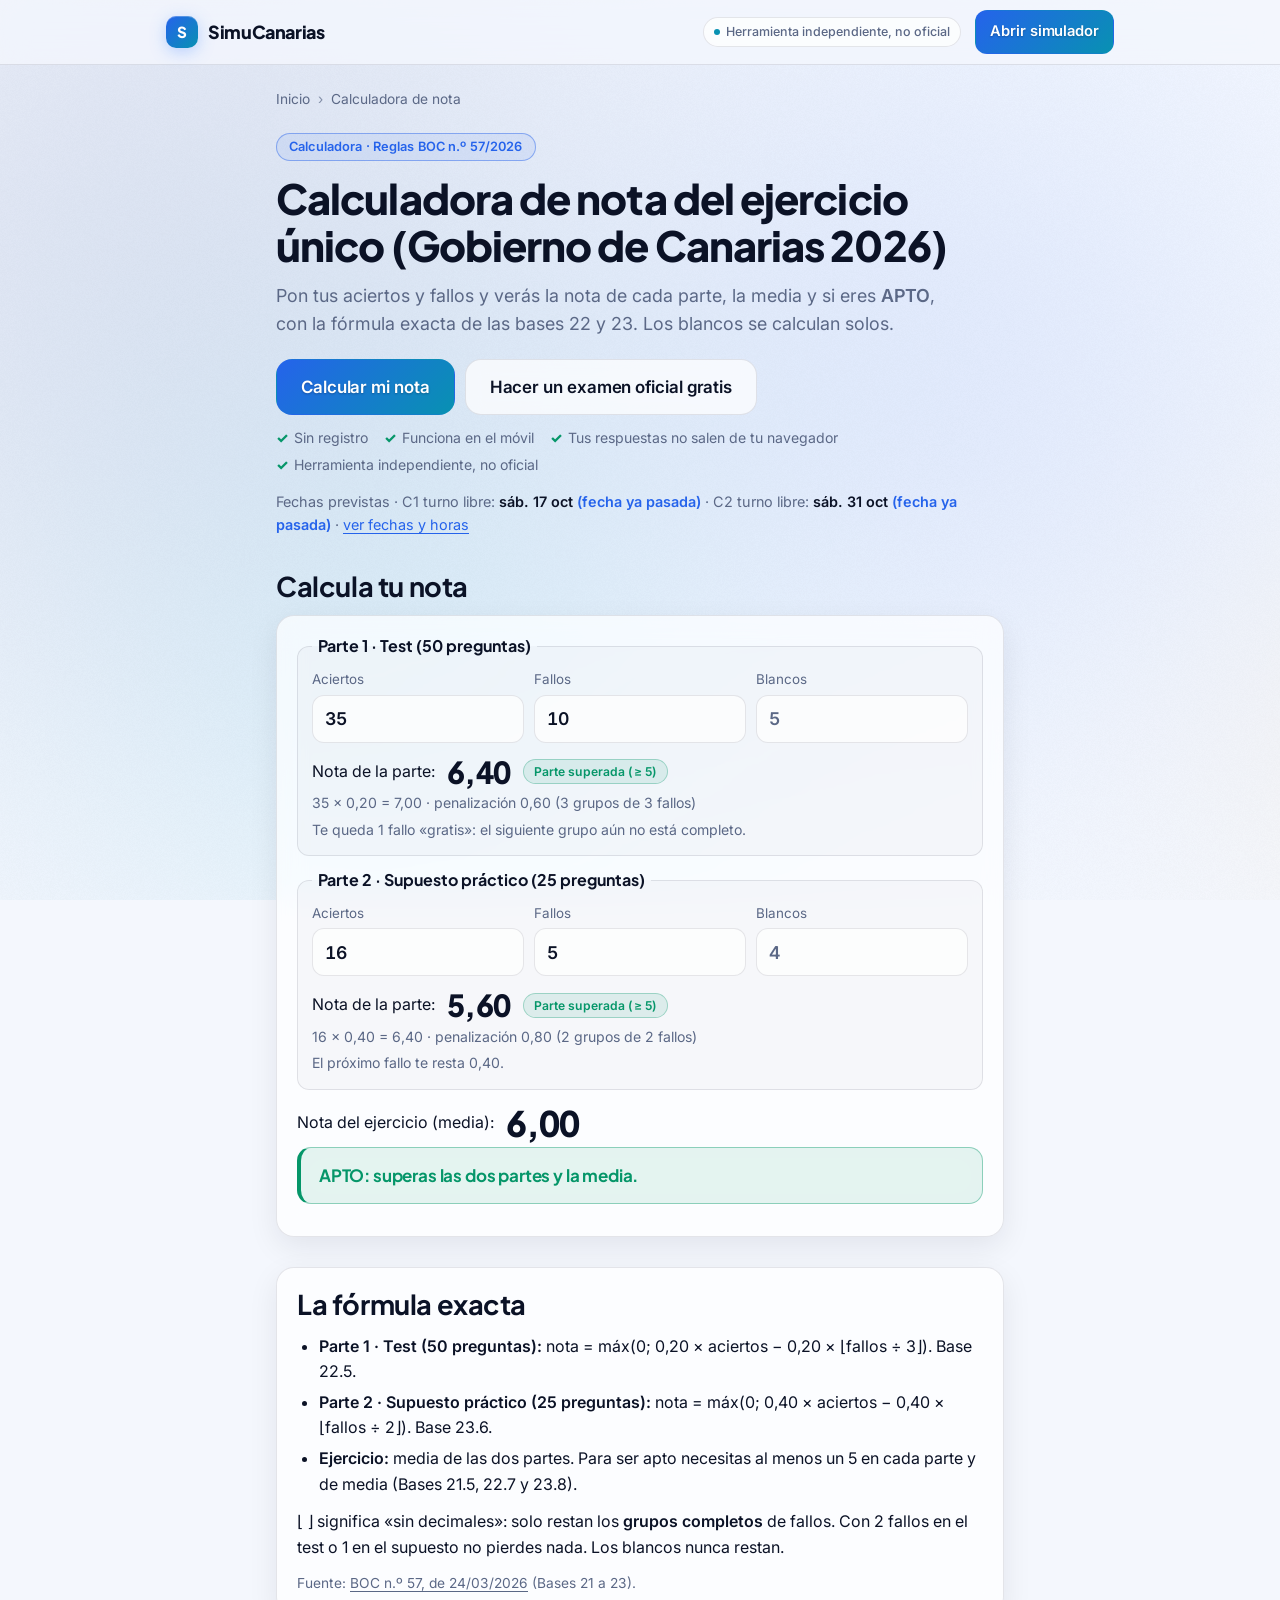
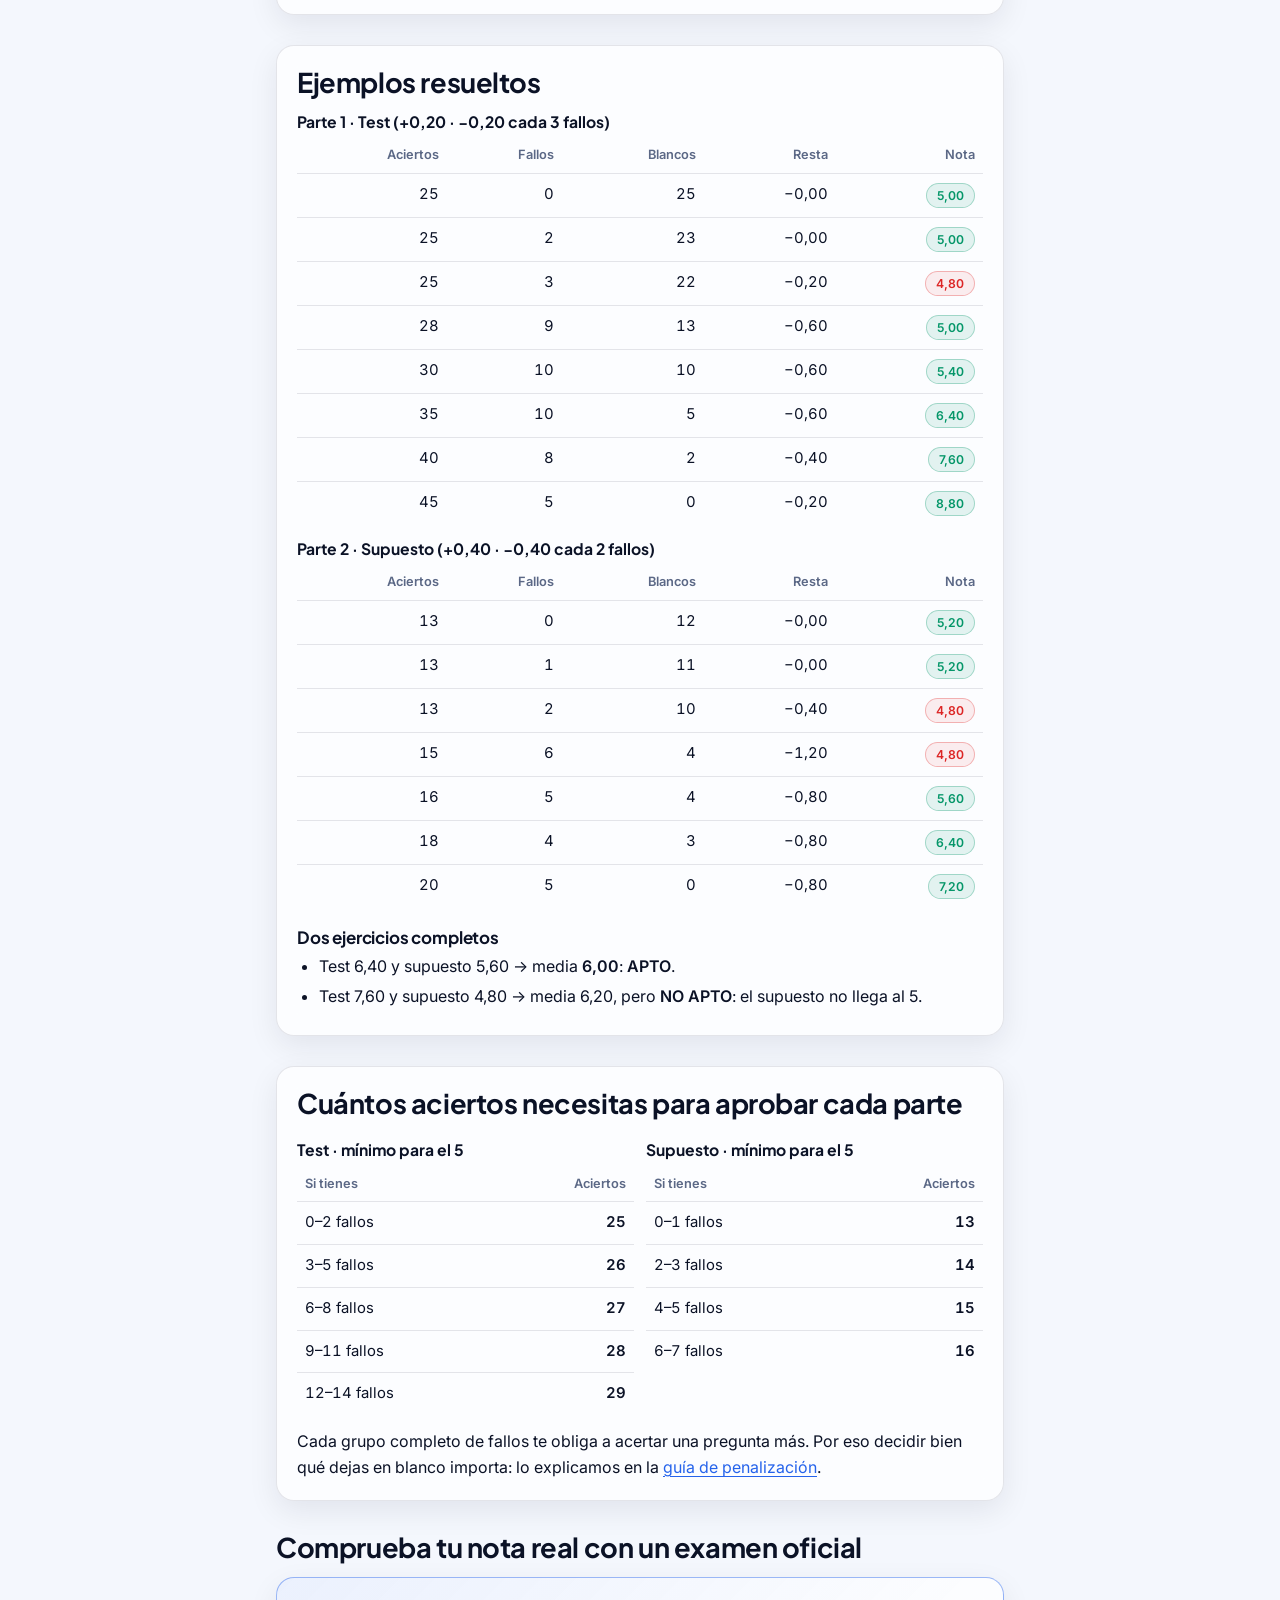
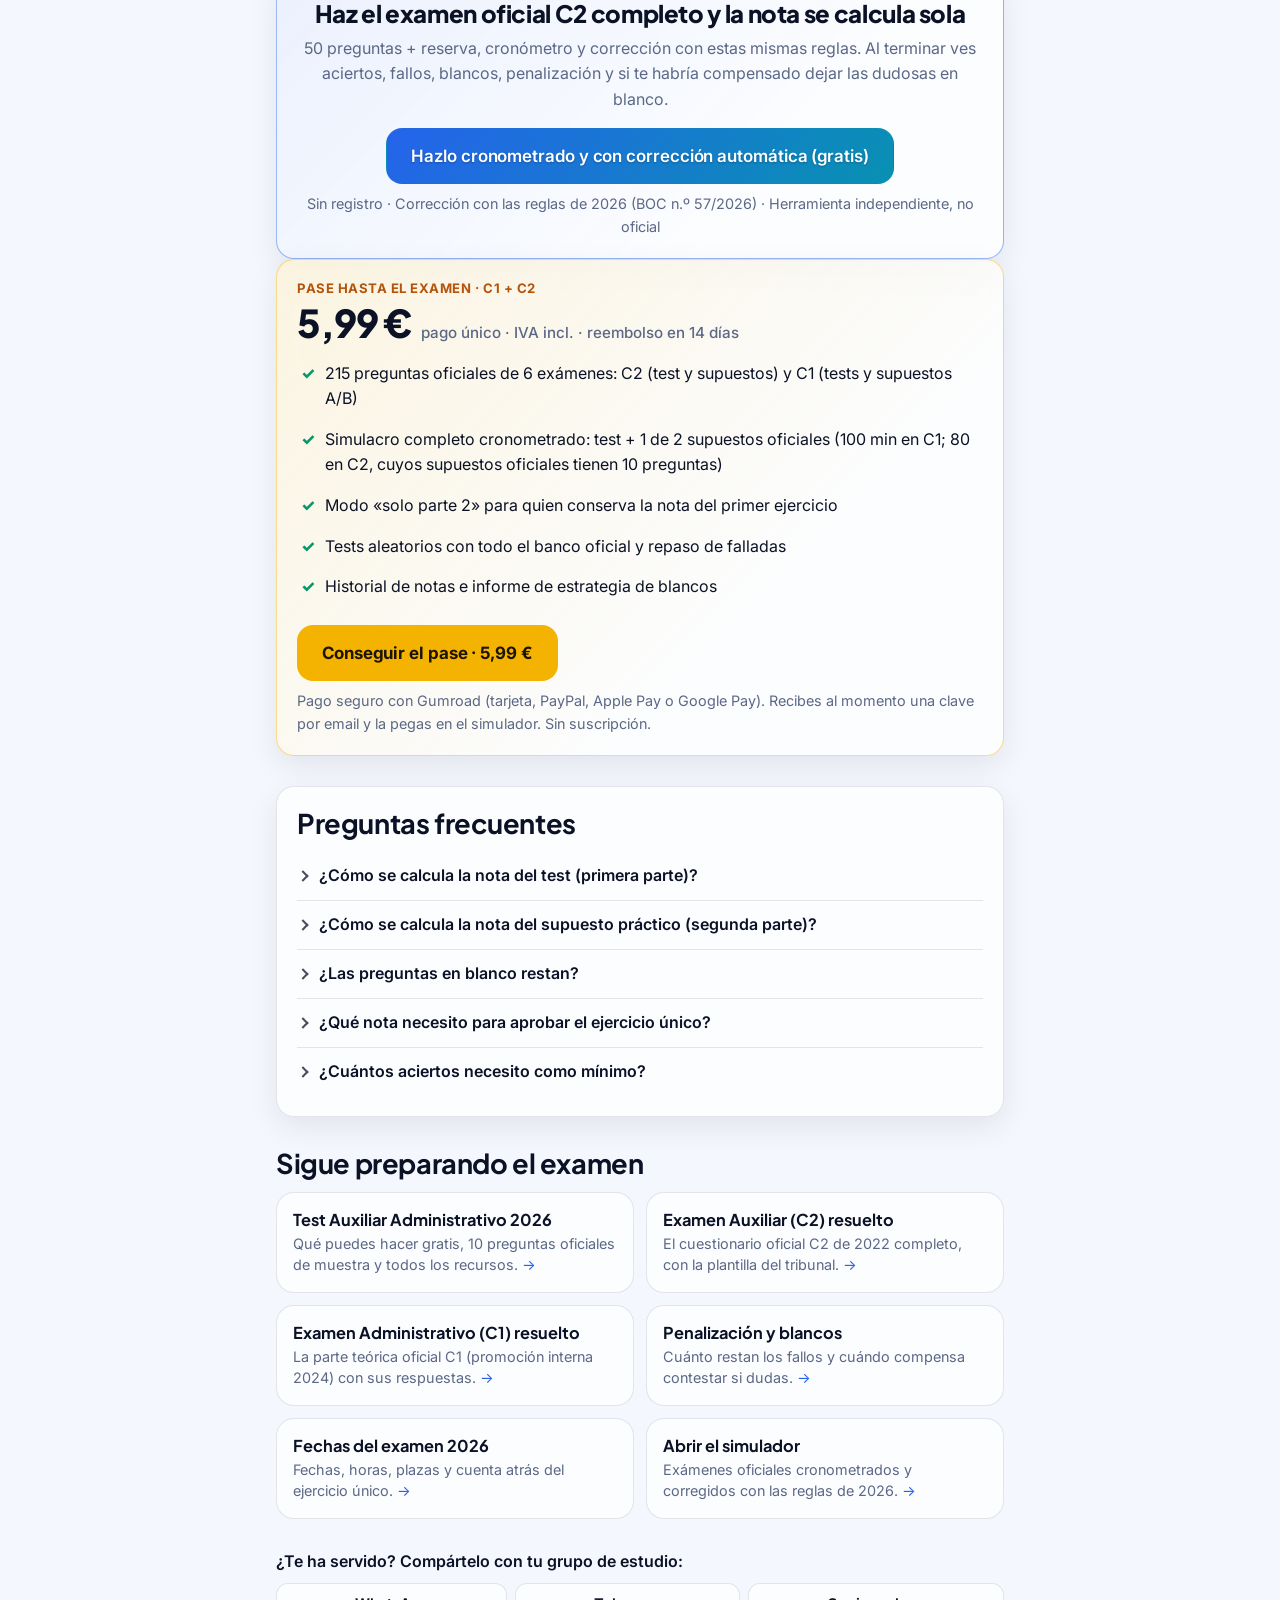
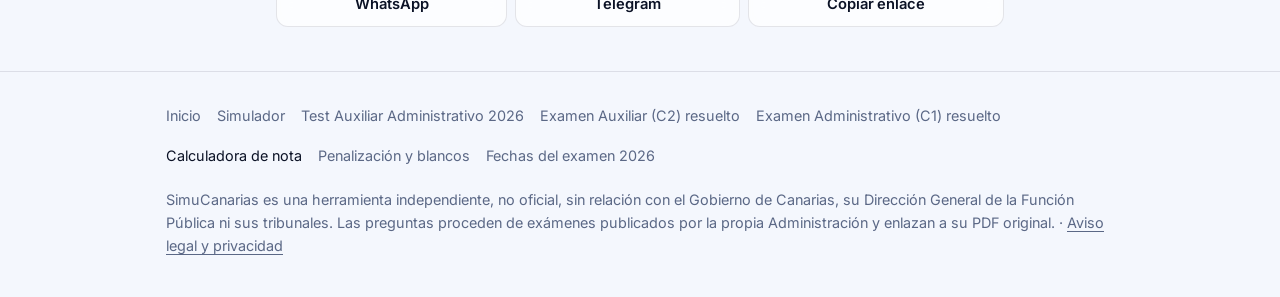
==== commit 05dfc290: "SEO pages accuracy fixes; simulator canonical and C2 duration" ====
--- a/calculadora-nota-ejercicio-unico-canarias/index.html
+++ b/calculadora-nota-ejercicio-unico-canarias/index.html
@@ -192,7 +192,7 @@
 <p class="price">5,99 € <small>pago único · IVA incl. · reembolso en 14 días</small></p>
 <ul class="check">
 <li>215 preguntas oficiales de 6 exámenes: C2 (test y supuestos) y C1 (tests y supuestos A/B)</li>
-<li>Simulacro completo cronometrado: test + 1 de 2 supuestos oficiales, 100 minutos</li>
+<li>Simulacro completo cronometrado: test + 1 de 2 supuestos oficiales (100 min en C1; 80 en C2, cuyos supuestos oficiales tienen 10 preguntas)</li>
 <li>Modo «solo parte 2» para quien conserva la nota del primer ejercicio</li>
 <li>Tests aleatorios con todo el banco oficial y repaso de falladas</li>
 <li>Historial de notas e informe de estrategia de blancos</li>
--- a/assets/seo.css
+++ b/assets/seo.css
@@ -12,6 +12,7 @@
 .sec h3 { margin-top: 18px; }
 .sec ul, .sec ol { padding-left: 22px; margin: 0 0 12px; }
 .sec li { margin: 6px 0; }
+.sec ul.check { padding-left: 0; }
 
 /* breadcrumb */
 .crumbs ol { list-style: none; display: flex; flex-wrap: wrap; gap: 2px 8px; padding: 0; margin: 4px 0 6px; font-size: .86rem; color: var(--muted); }
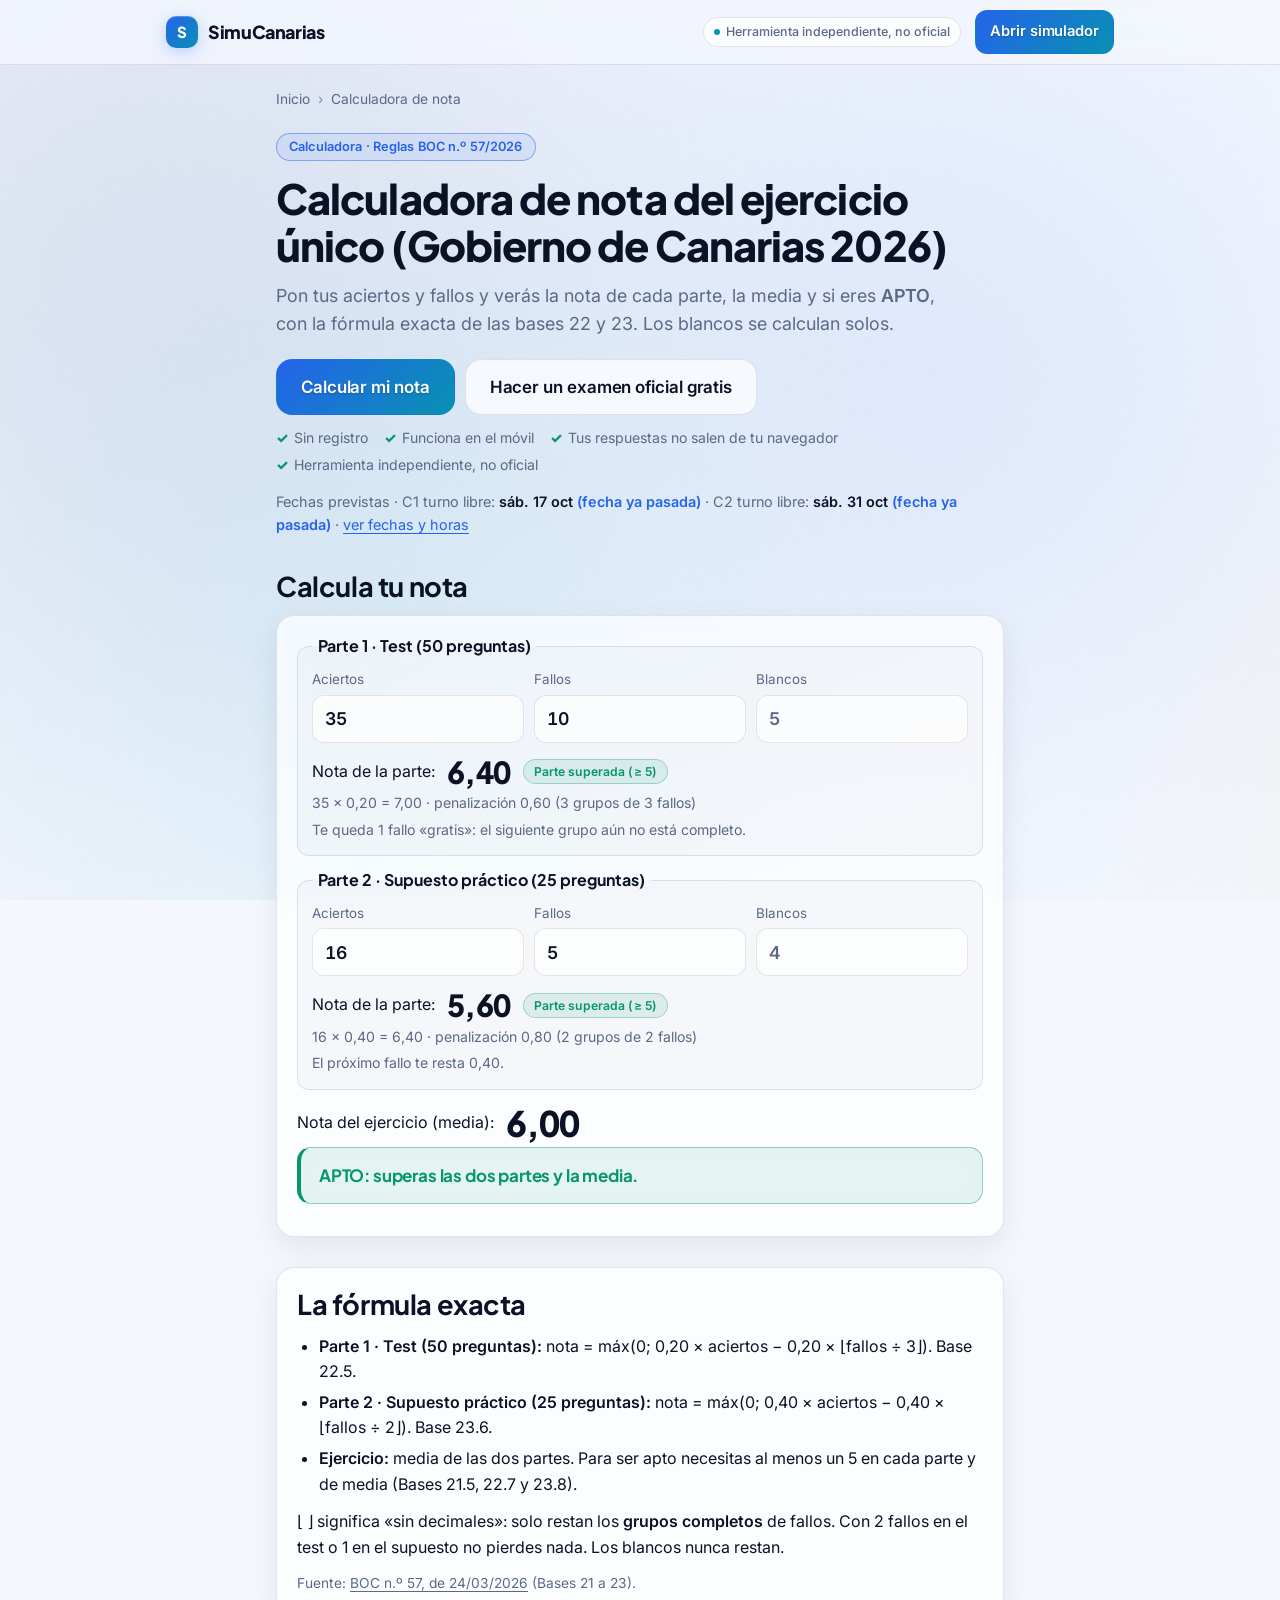
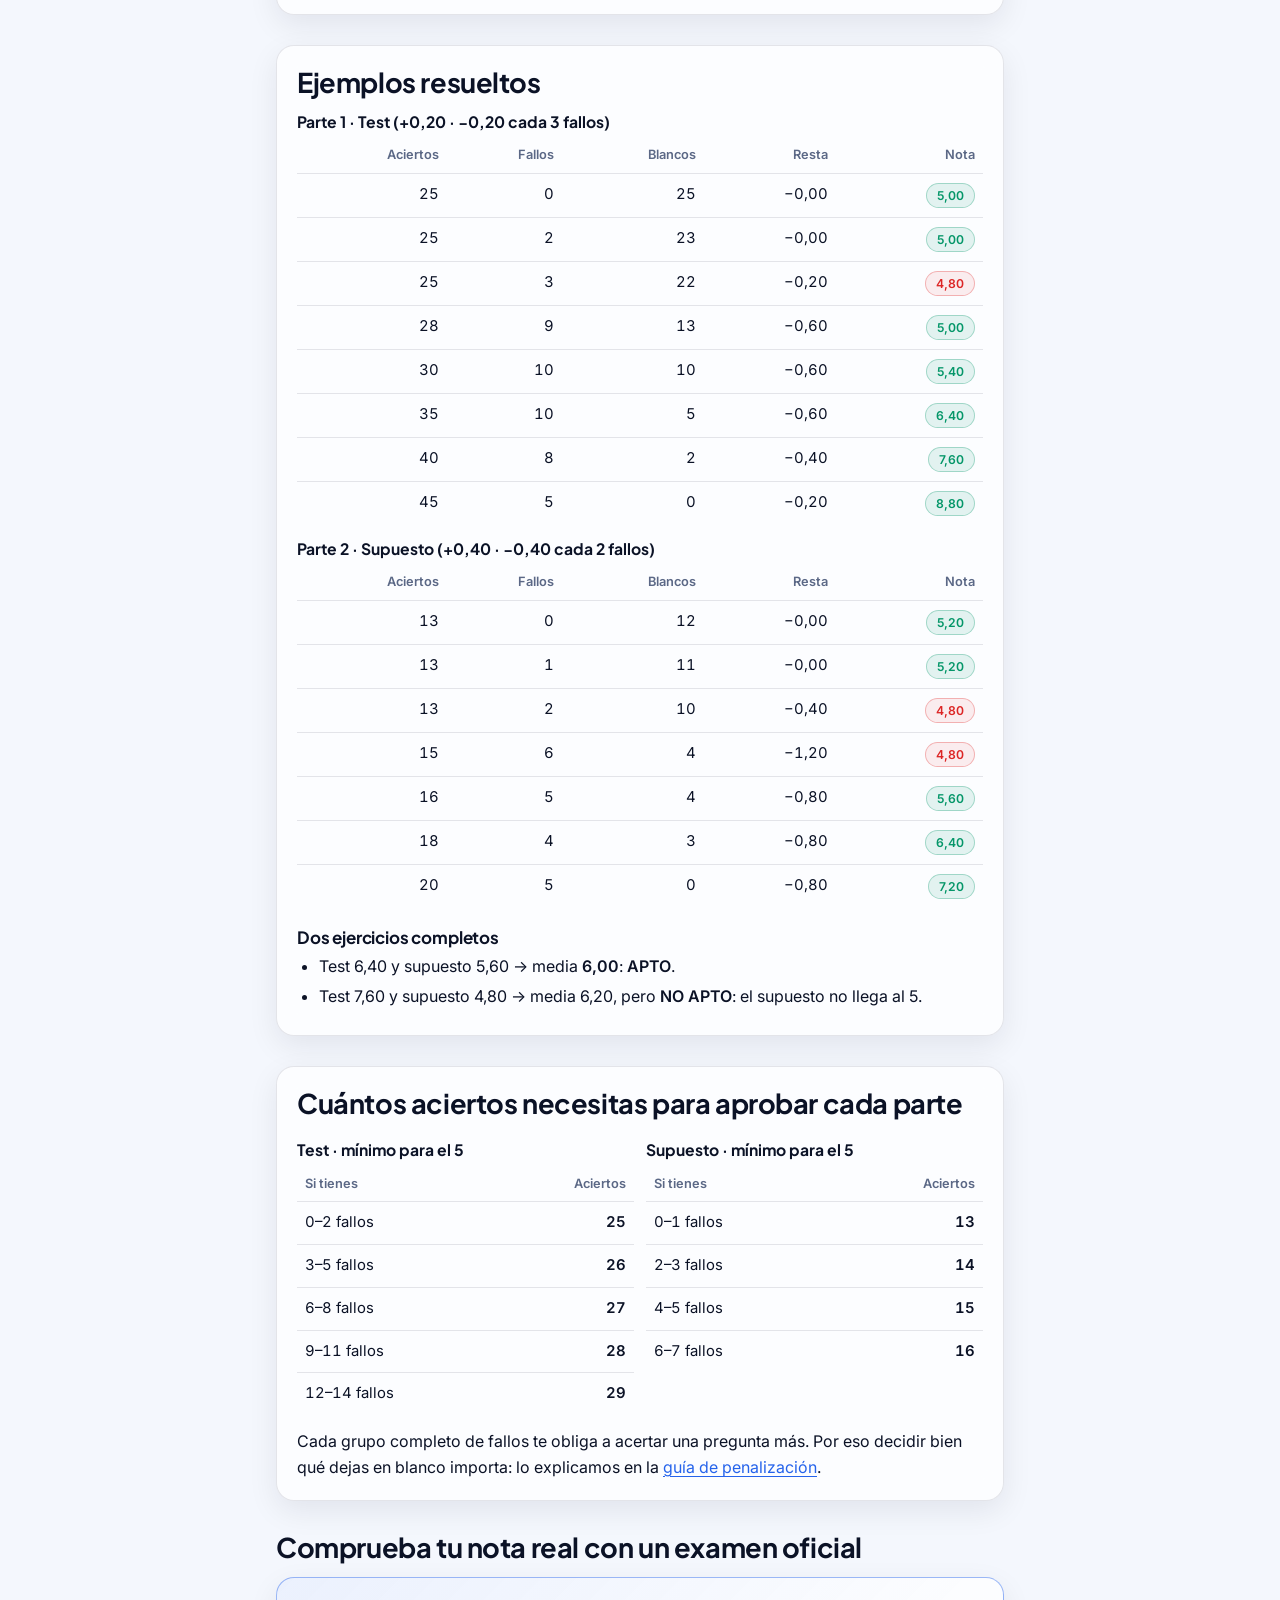
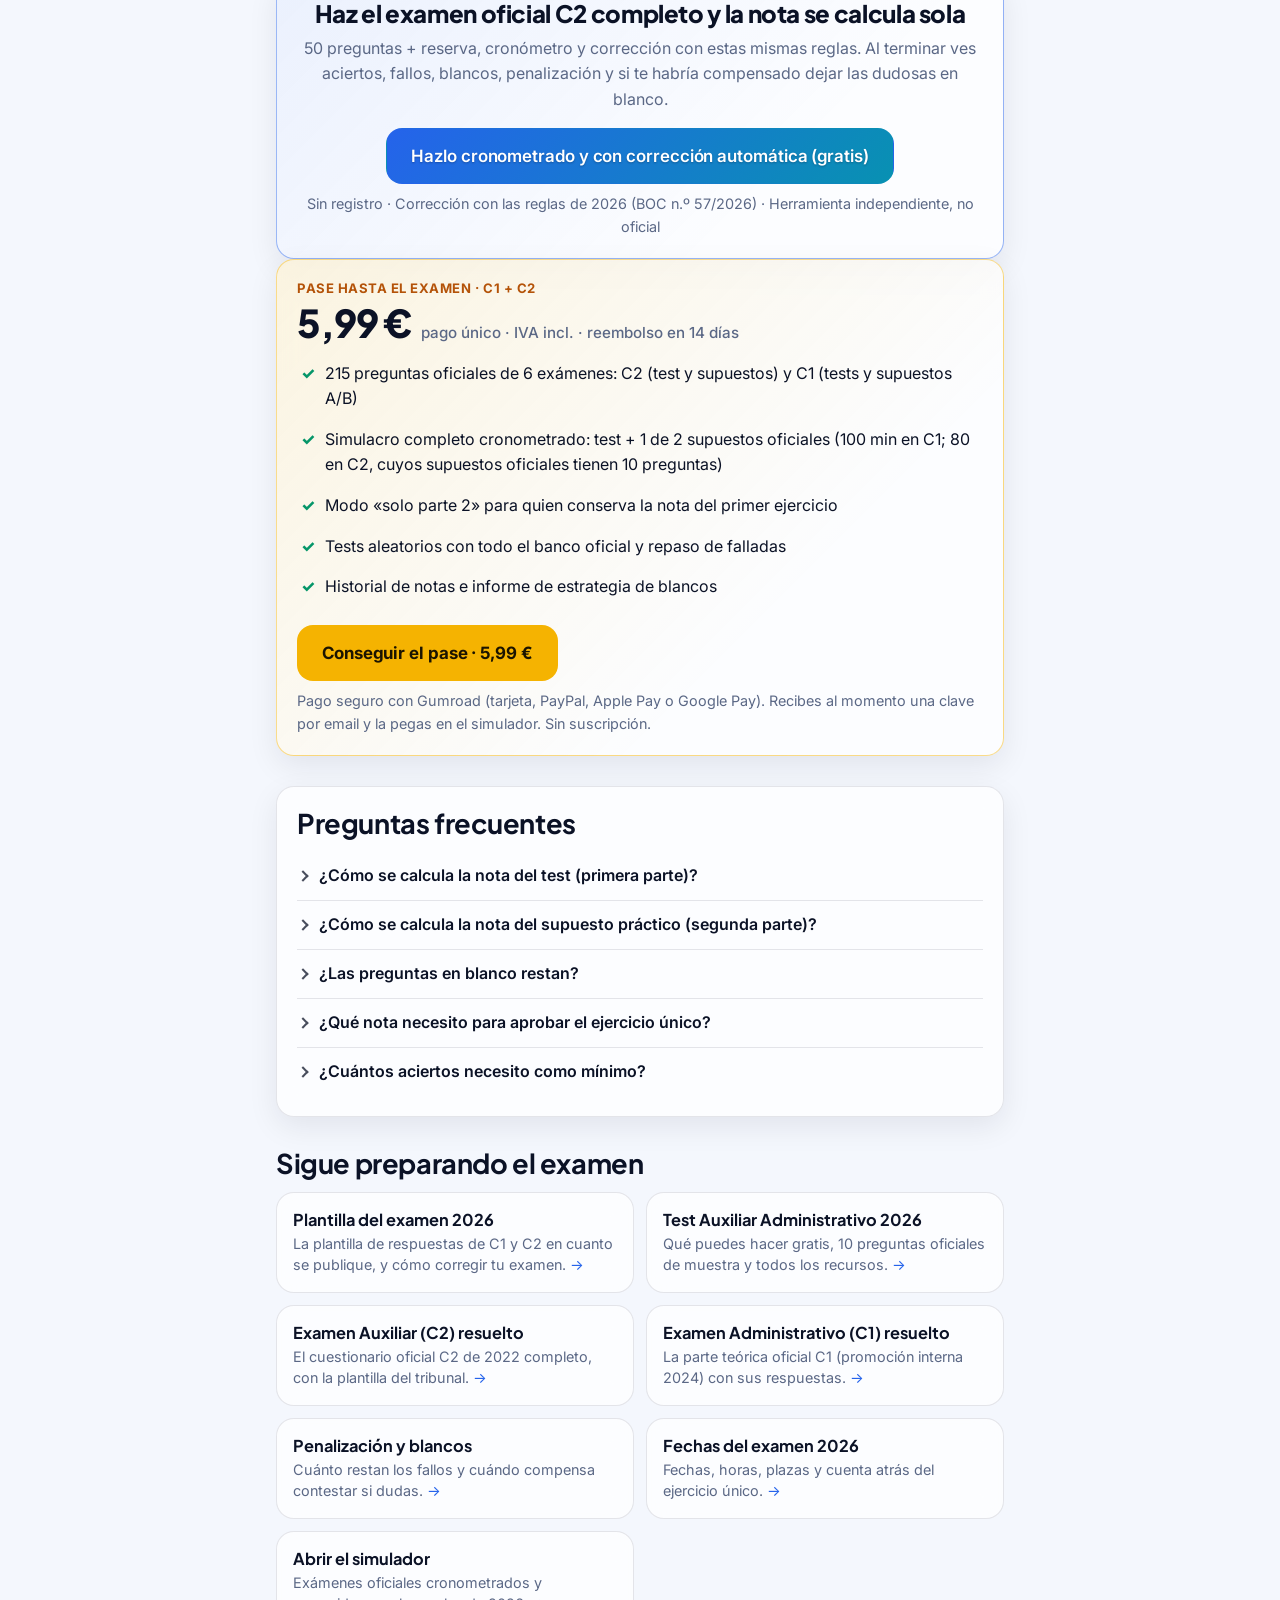
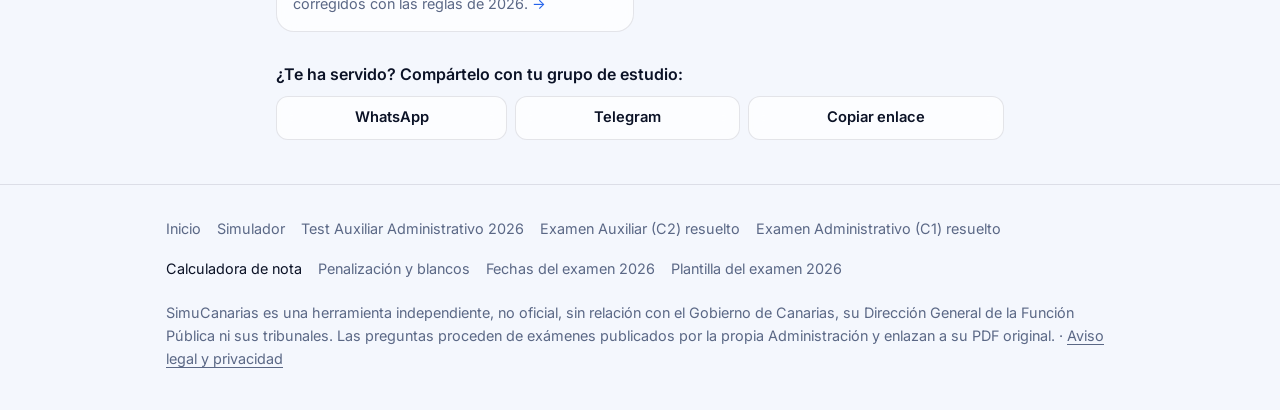
==== commit 564cbfb9: "Add plantilla 2026 page, link it from SEO pages, disclose cookieless analytics Co-Authored-By: Claud" ====
--- a/calculadora-nota-ejercicio-unico-canarias/index.html
+++ b/calculadora-nota-ejercicio-unico-canarias/index.html
@@ -213,7 +213,8 @@
 
 <section aria-labelledby="h-sigue">
 <h2 id="h-sigue">Sigue preparando el examen</h2>
-<div class="links"><a class="lcard" href="../test-auxiliar-administrativo-canarias/"><strong>Test Auxiliar Administrativo 2026</strong><span>Qué puedes hacer gratis, 10 preguntas oficiales de muestra y todos los recursos.</span></a>
+<div class="links"><a class="lcard" href="../plantilla-examen-gobierno-canarias-2026/"><strong>Plantilla del examen 2026</strong><span>La plantilla de respuestas de C1 y C2 en cuanto se publique, y cómo corregir tu examen.</span></a>
+<a class="lcard" href="../test-auxiliar-administrativo-canarias/"><strong>Test Auxiliar Administrativo 2026</strong><span>Qué puedes hacer gratis, 10 preguntas oficiales de muestra y todos los recursos.</span></a>
 <a class="lcard" href="../examen-auxiliar-administrativo-canarias-resuelto/"><strong>Examen Auxiliar (C2) resuelto</strong><span>El cuestionario oficial C2 de 2022 completo, con la plantilla del tribunal.</span></a>
 <a class="lcard" href="../examen-administrativo-c1-canarias-resuelto/"><strong>Examen Administrativo (C1) resuelto</strong><span>La parte teórica oficial C1 (promoción interna 2024) con sus respuestas.</span></a>
 <a class="lcard" href="../penalizacion-ejercicio-unico-canarias/"><strong>Penalización y blancos</strong><span>Cuánto restan los fallos y cuándo compensa contestar si dudas.</span></a>
@@ -229,7 +230,7 @@
 
 </main>
 <footer class="site"><div class="wrap">
-<nav aria-label="Guías y exámenes resueltos"><ul class="foot-links"><li><a href="../">Inicio</a></li><li><a href="../simulador">Simulador</a></li><li><a href="../test-auxiliar-administrativo-canarias/">Test Auxiliar Administrativo 2026</a></li><li><a href="../examen-auxiliar-administrativo-canarias-resuelto/">Examen Auxiliar (C2) resuelto</a></li><li><a href="../examen-administrativo-c1-canarias-resuelto/">Examen Administrativo (C1) resuelto</a></li><li><a href="../calculadora-nota-ejercicio-unico-canarias/" aria-current="page">Calculadora de nota</a></li><li><a href="../penalizacion-ejercicio-unico-canarias/">Penalización y blancos</a></li><li><a href="../fecha-examen-gobierno-canarias-2026/">Fechas del examen 2026</a></li></ul></nav>
+<nav aria-label="Guías y exámenes resueltos"><ul class="foot-links"><li><a href="../">Inicio</a></li><li><a href="../simulador">Simulador</a></li><li><a href="../test-auxiliar-administrativo-canarias/">Test Auxiliar Administrativo 2026</a></li><li><a href="../examen-auxiliar-administrativo-canarias-resuelto/">Examen Auxiliar (C2) resuelto</a></li><li><a href="../examen-administrativo-c1-canarias-resuelto/">Examen Administrativo (C1) resuelto</a></li><li><a href="../calculadora-nota-ejercicio-unico-canarias/" aria-current="page">Calculadora de nota</a></li><li><a href="../penalizacion-ejercicio-unico-canarias/">Penalización y blancos</a></li><li><a href="../fecha-examen-gobierno-canarias-2026/">Fechas del examen 2026</a></li><li><a href="../plantilla-examen-gobierno-canarias-2026/">Plantilla del examen 2026</a></li></ul></nav>
 <p>SimuCanarias es una herramienta independiente, no oficial, sin relación con el Gobierno de Canarias, su Dirección General de la Función Pública ni sus tribunales. Las preguntas proceden de exámenes publicados por la propia Administración y enlazan a su PDF original. · <a href="../aviso-legal">Aviso legal y privacidad</a></p>
 </div></footer>
 <script src="../assets/bg.js" defer></script>
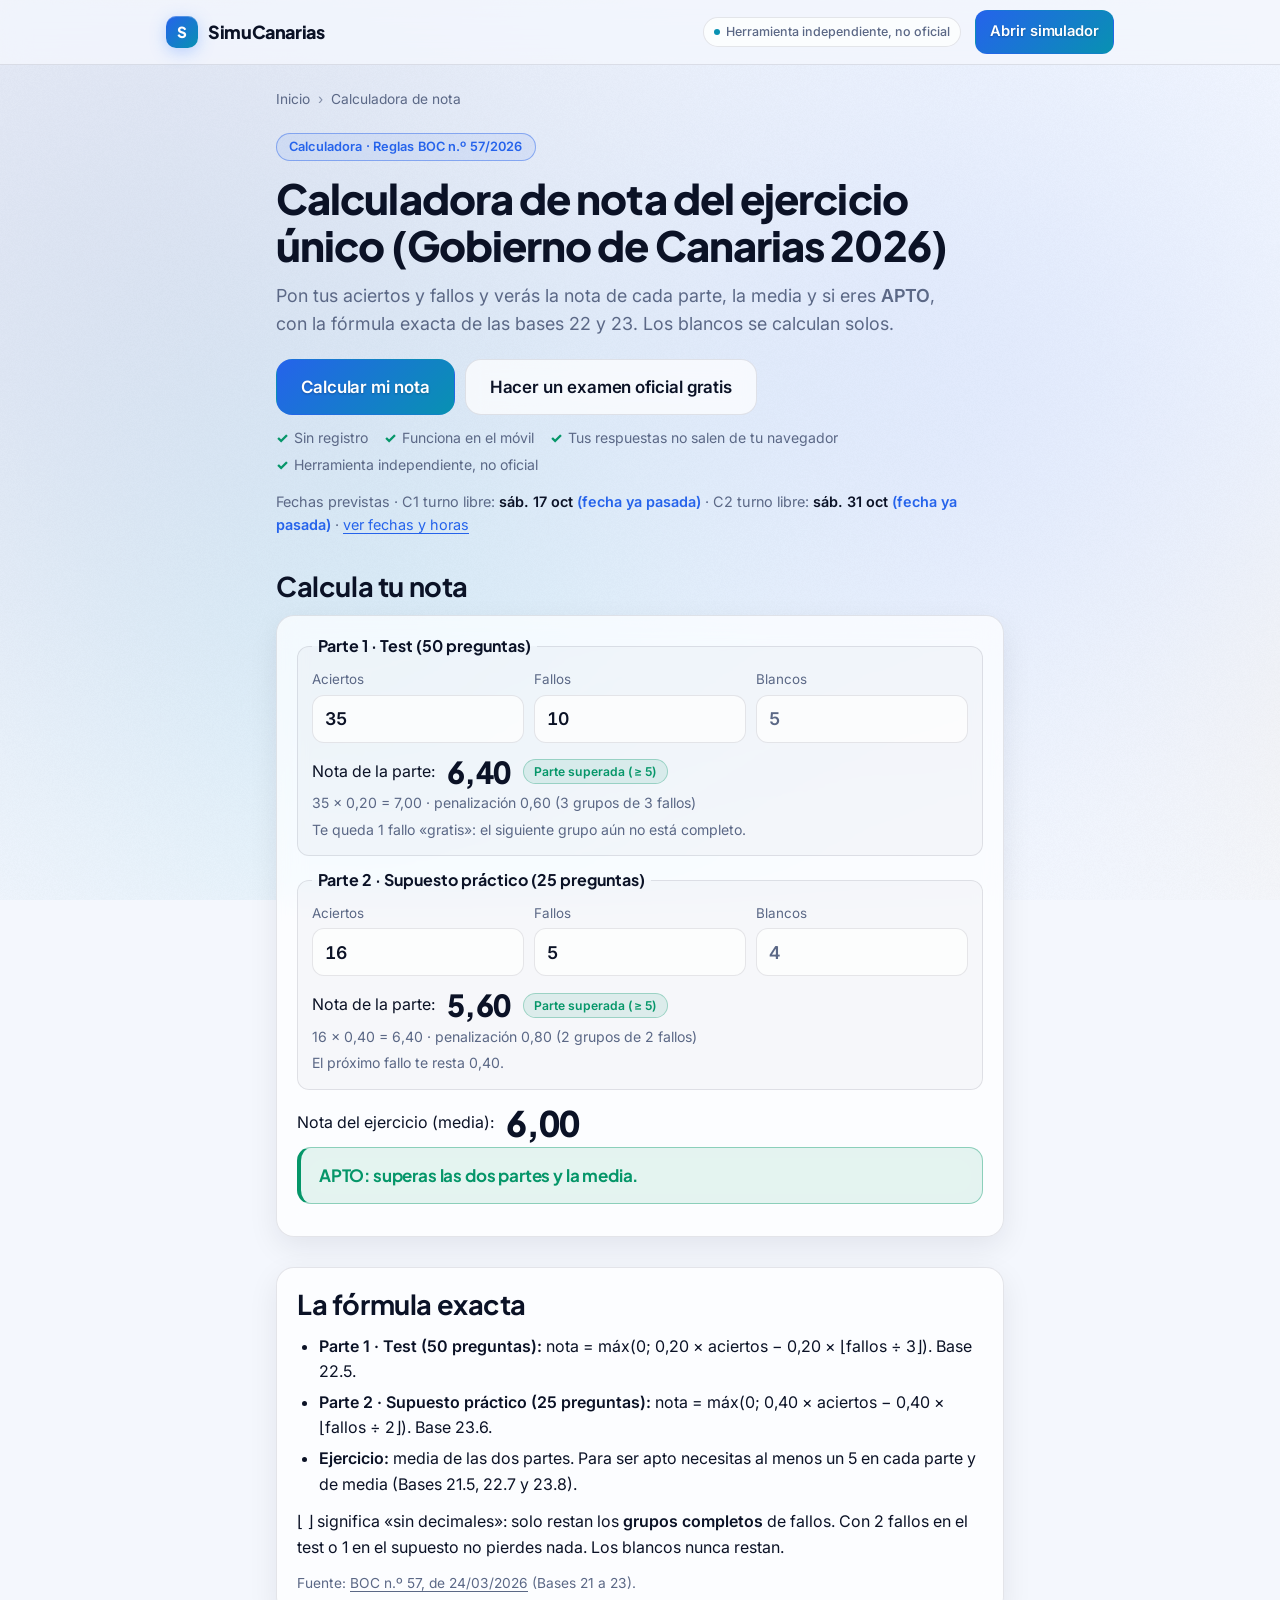
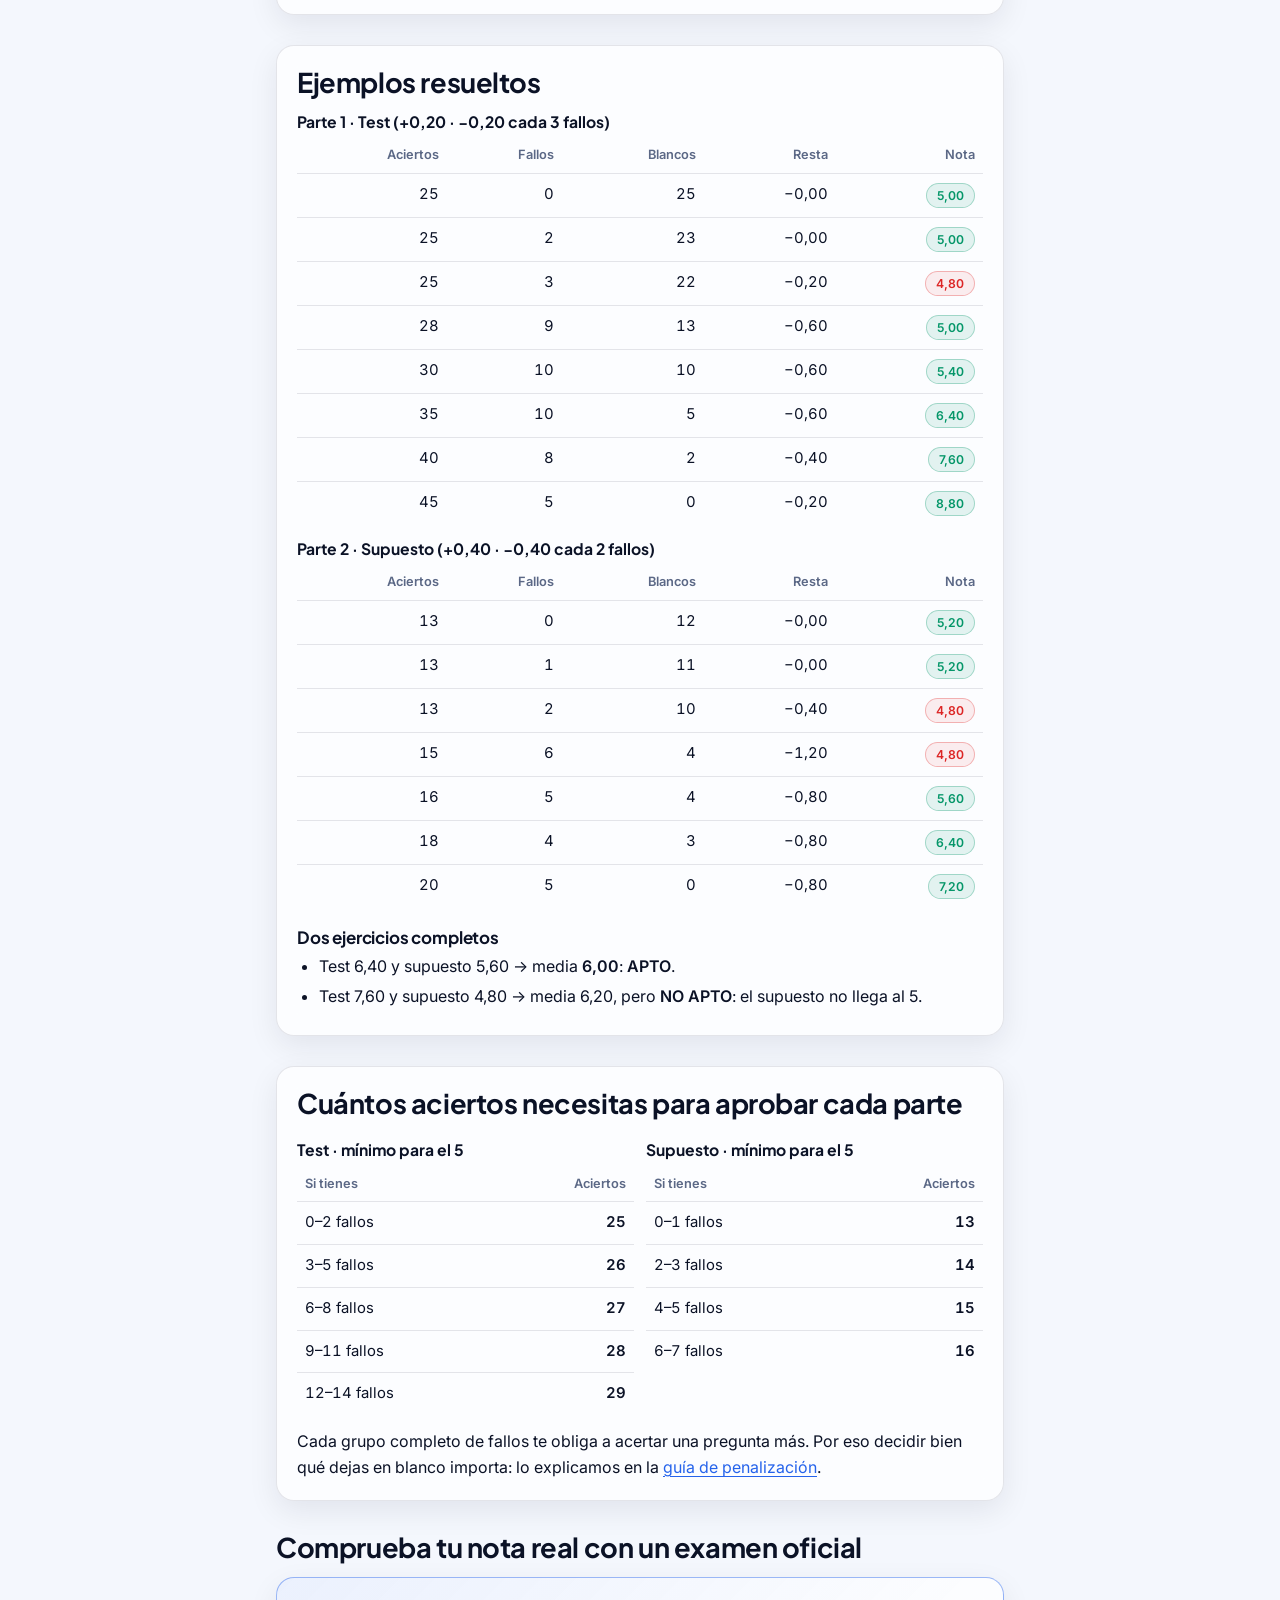
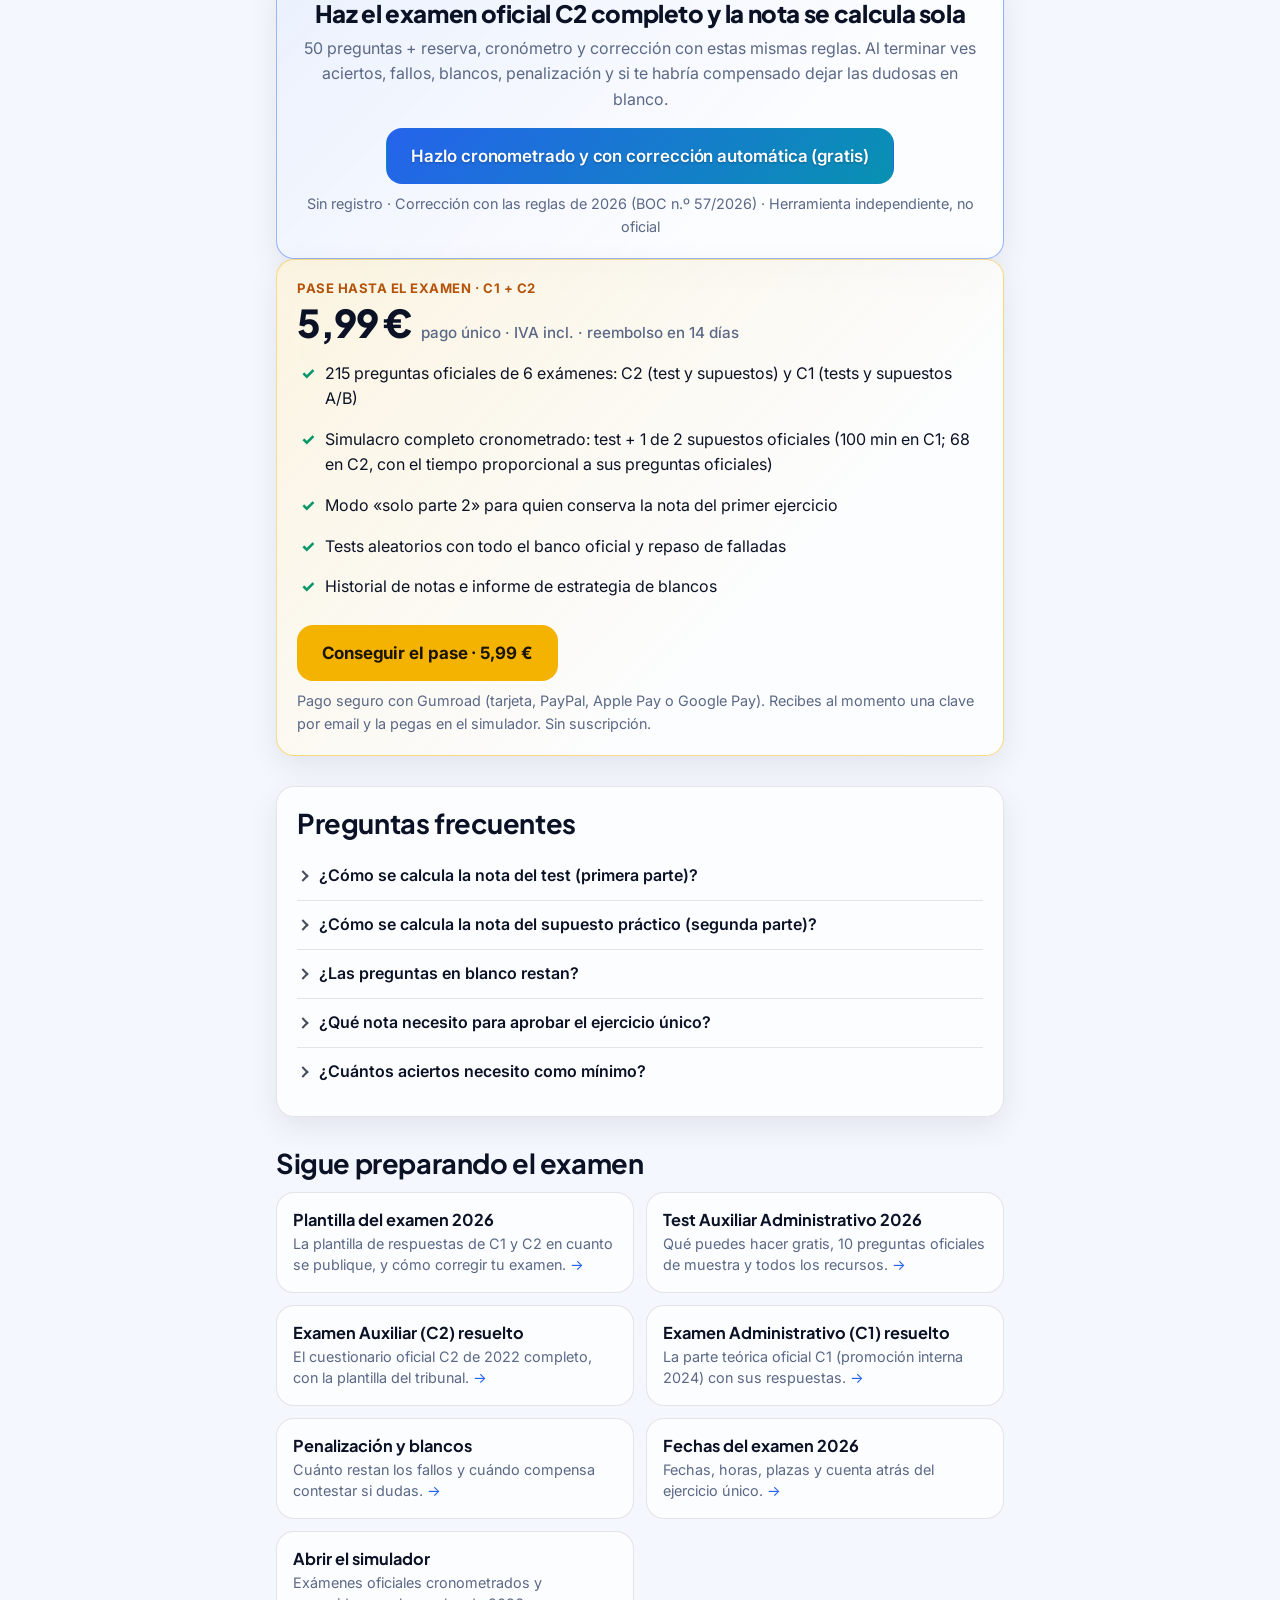
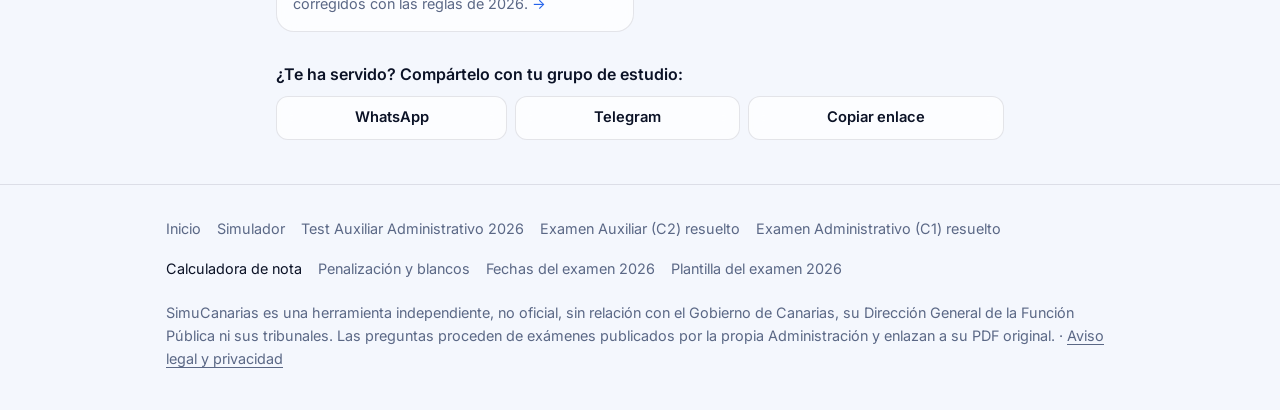
==== commit 14df187b: "Leave contratación/subvenciones questions out of simulacro part 1 In the 2026 programmes (C2: BOC 23" ====
--- a/calculadora-nota-ejercicio-unico-canarias/index.html
+++ b/calculadora-nota-ejercicio-unico-canarias/index.html
@@ -192,7 +192,7 @@
 <p class="price">5,99 € <small>pago único · IVA incl. · reembolso en 14 días</small></p>
 <ul class="check">
 <li>215 preguntas oficiales de 6 exámenes: C2 (test y supuestos) y C1 (tests y supuestos A/B)</li>
-<li>Simulacro completo cronometrado: test + 1 de 2 supuestos oficiales (100 min en C1; 80 en C2, cuyos supuestos oficiales tienen 10 preguntas)</li>
+<li>Simulacro completo cronometrado: test + 1 de 2 supuestos oficiales (100 min en C1; 68 en C2, con el tiempo proporcional a sus preguntas oficiales)</li>
 <li>Modo «solo parte 2» para quien conserva la nota del primer ejercicio</li>
 <li>Tests aleatorios con todo el banco oficial y repaso de falladas</li>
 <li>Historial de notas e informe de estrategia de blancos</li>
